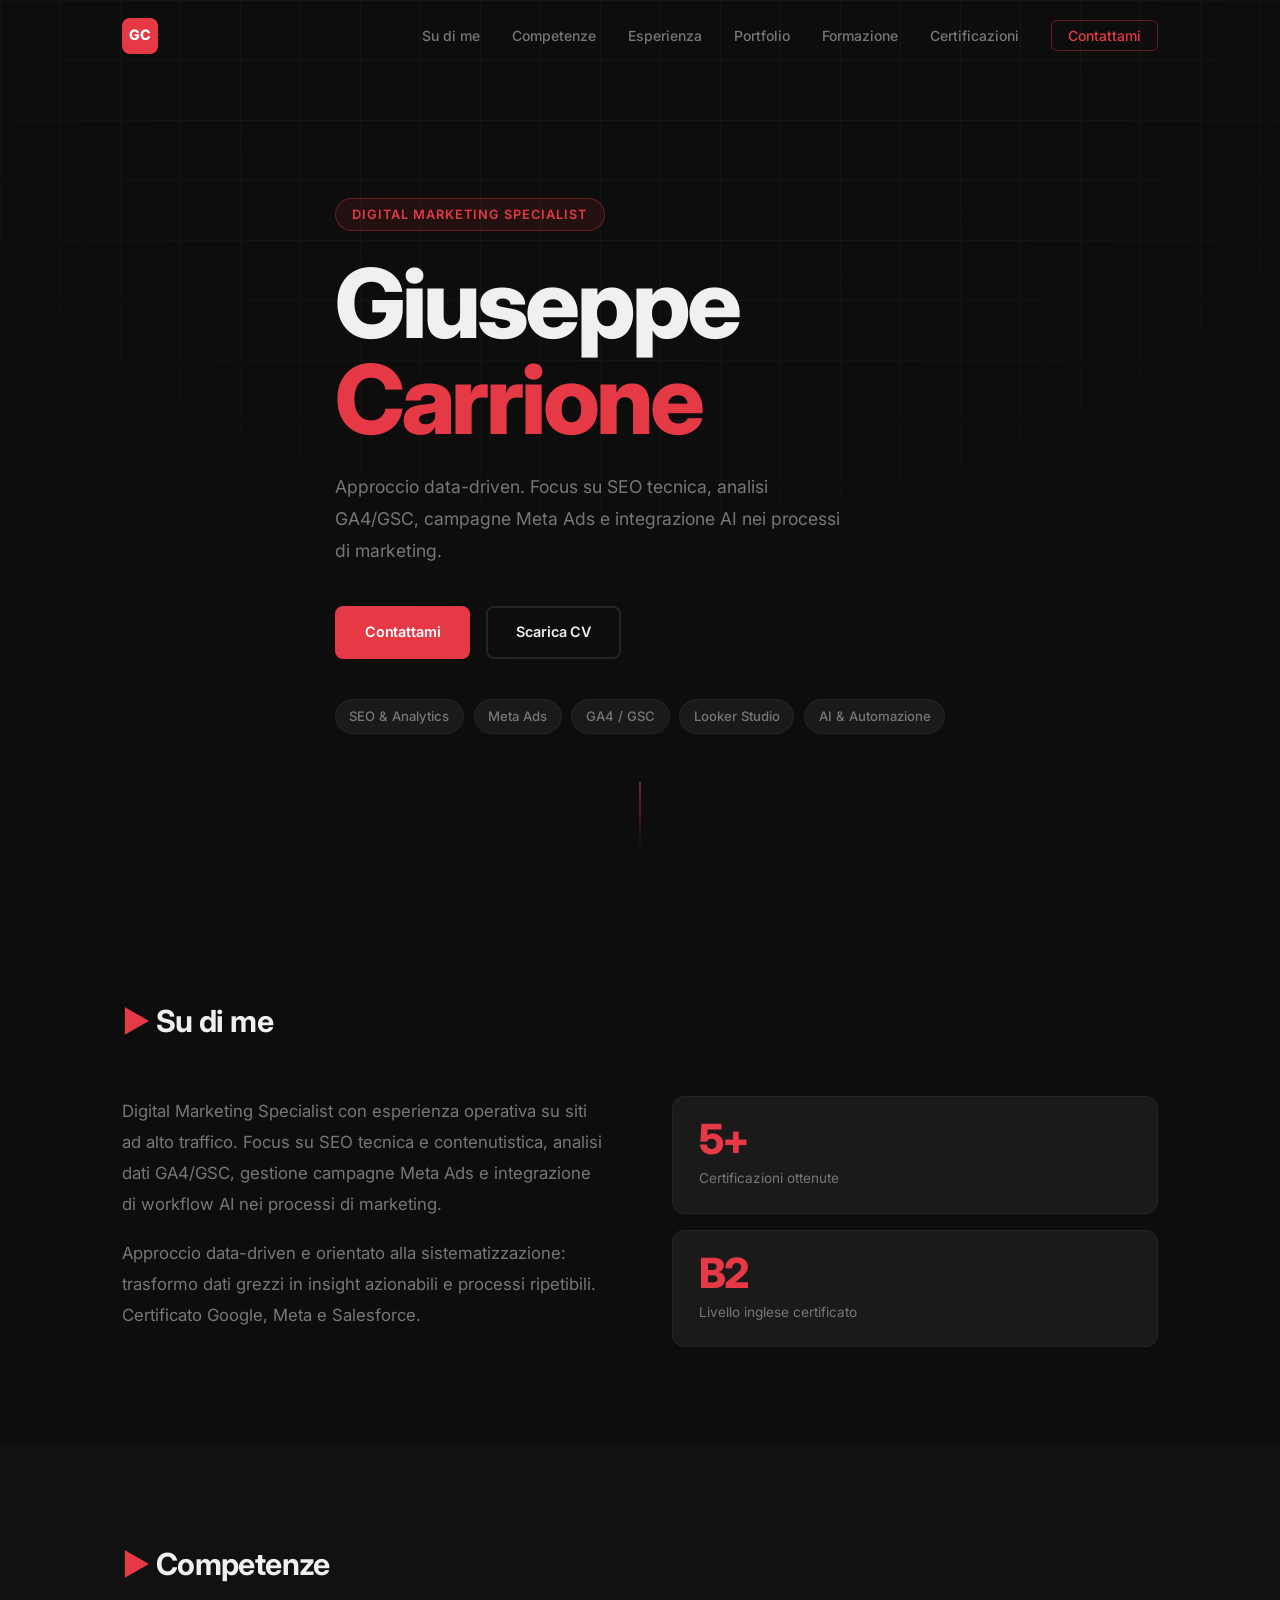
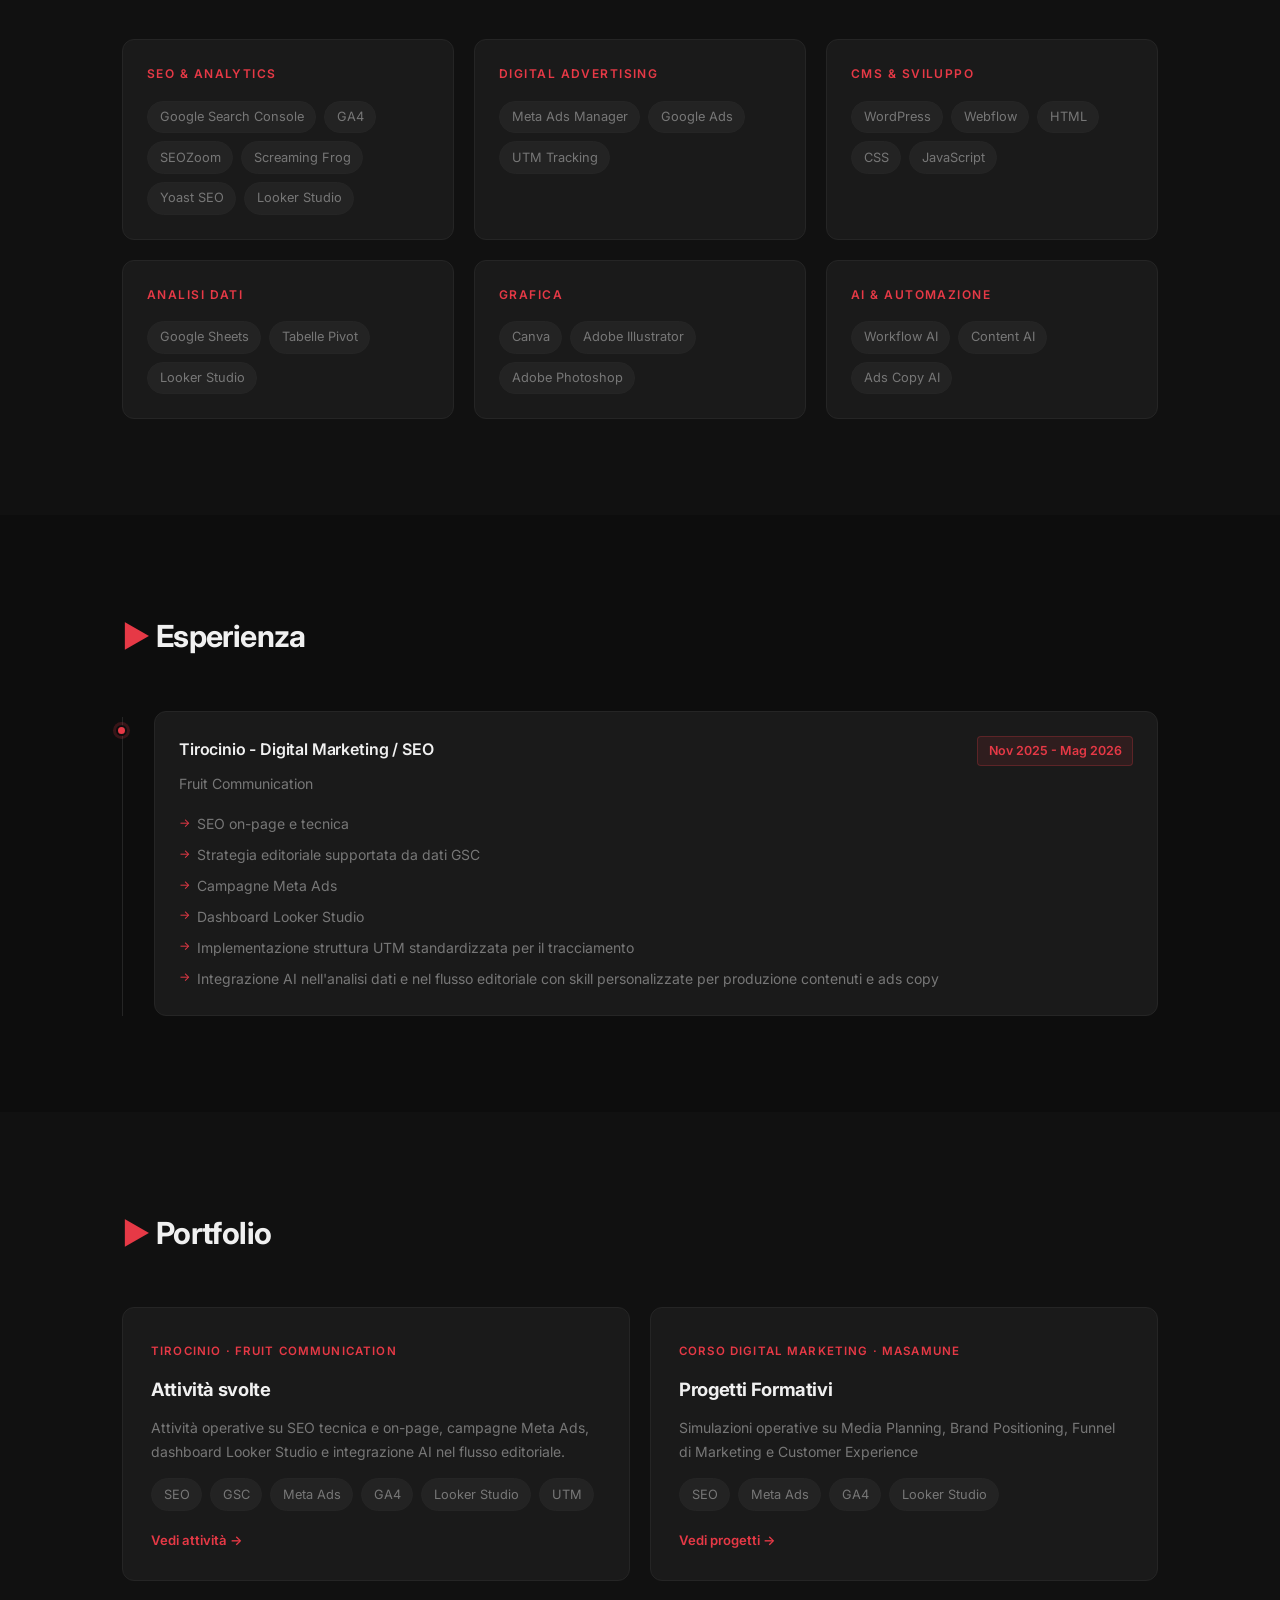
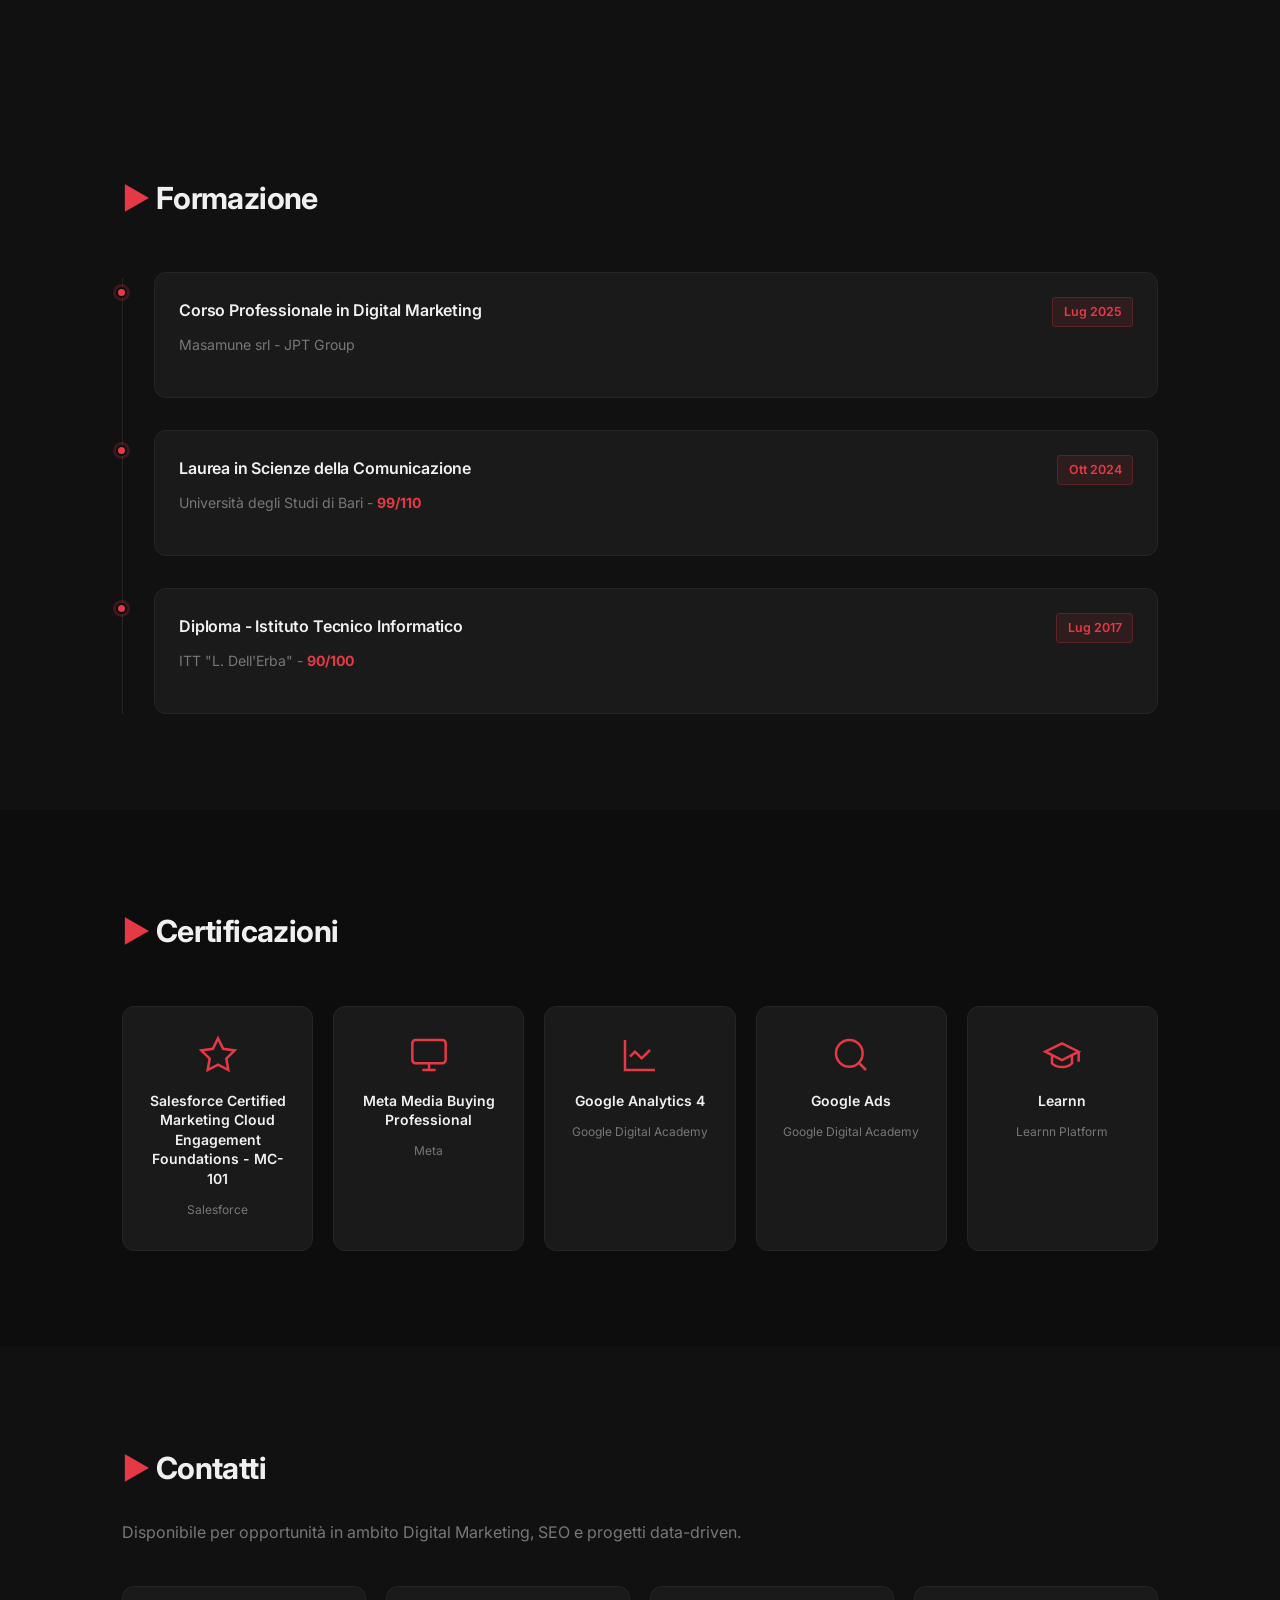
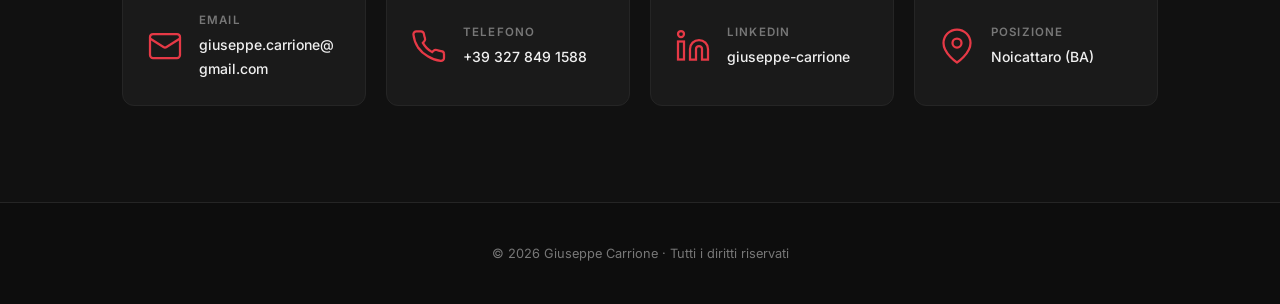
==== index.html @ 3dfbbbec "fix_portfolio" ====
<!DOCTYPE html>
<html lang="it">
<head>
  <meta charset="UTF-8" />
  <meta name="viewport" content="width=device-width, initial-scale=1.0" />
  <meta name="description" content="Giuseppe Carrione - Digital Marketing Specialist. SEO, Meta Ads, GA4, Looker Studio, AI & Automazione." />
  <title>Giuseppe Carrione - Digital Marketing Specialist</title>
  <link rel="preconnect" href="https://fonts.googleapis.com" />
  <link href="https://fonts.googleapis.com/css2?family=Inter:wght@300;400;500;600;700;800&display=swap" rel="stylesheet" />
  <link rel="stylesheet" href="style.css" />
</head>
<body>

  <!-- ===== NAVBAR ===== -->
  <nav id="navbar">
    <div class="nav-inner">
      <a href="#hero" class="nav-logo">GC</a>
      <ul class="nav-links">
        <li><a href="#about">Su di me</a></li>
        <li><a href="#skills">Competenze</a></li>
        <li><a href="#experience">Esperienza</a></li>
        <li><a href="#portfolio">Portfolio</a></li>
        <li><a href="#education">Formazione</a></li>
        <li><a href="#certifications">Certificazioni</a></li>
        <li><a href="#contact" class="nav-cta">Contattami</a></li>
      </ul>
      <button class="hamburger" id="hamburger" aria-label="Menu">
        <span></span><span></span><span></span>
      </button>
    </div>
  </nav>

  <!-- Mobile menu -->
  <div class="mobile-menu" id="mobile-menu">
    <ul>
      <li><a href="#about">Su di me</a></li>
      <li><a href="#skills">Competenze</a></li>
      <li><a href="#experience">Esperienza</a></li>
      <li><a href="#portfolio">Portfolio</a></li>
      <li><a href="#education">Formazione</a></li>
      <li><a href="#certifications">Certificazioni</a></li>
      <li><a href="#contact">Contattami</a></li>
    </ul>
  </div>

  <!-- ===== HERO ===== -->
  <section id="hero">
    <div class="hero-bg-grid"></div>
    <div class="container hero-content">
      <span class="badge">Digital Marketing Specialist</span>
      <h1>Giuseppe<br /><span class="accent">Carrione</span></h1>
      <p class="hero-desc">
        Approccio data-driven. Focus su SEO tecnica, analisi GA4/GSC,
        campagne Meta Ads e integrazione AI nei processi di marketing.
      </p>
      <div class="hero-cta">
        <a href="#contact" class="btn btn-primary">Contattami</a>
        <a href="assets/curriculum.pdf" class="btn btn-outline" download>Scarica CV</a>
      </div>
      <div class="hero-chips">
        <span>SEO &amp; Analytics</span>
        <span>Meta Ads</span>
        <span>GA4 / GSC</span>
        <span>Looker Studio</span>
        <span>AI &amp; Automazione</span>
      </div>
    </div>
    <div class="hero-scroll">
      <div class="scroll-line"></div>
    </div>
  </section>

  <!-- ===== SU DI ME ===== -->
  <section id="about">
    <div class="container">
      <h2 class="section-title"><span class="accent">▶</span> Su di me</h2>
      <div class="about-grid">
        <div class="about-text">
          <p>
            Digital Marketing Specialist con esperienza operativa su siti ad alto traffico.
            Focus su SEO tecnica e contenutistica, analisi dati GA4/GSC, gestione campagne
            Meta Ads e integrazione di workflow AI nei processi di marketing.
          </p>
          <p>
            Approccio data-driven e orientato alla sistematizzazione: trasformo dati grezzi
            in insight azionabili e processi ripetibili. Certificato Google, Meta e Salesforce.
          </p>
        </div>
        <div class="about-stats">
          <div class="stat-card">
            <span class="stat-num accent">5+</span>
            <span class="stat-label">Certificazioni ottenute</span>
          </div>
          <div class="stat-card">
            <span class="stat-num accent">B2</span>
            <span class="stat-label">Livello inglese certificato</span>
          </div>
        </div>
      </div>
    </div>
  </section>

  <!-- ===== COMPETENZE ===== -->
  <section id="skills" class="alt-bg">
    <div class="container">
      <h2 class="section-title"><span class="accent">▶</span> Competenze</h2>
      <div class="skills-grid">
        <div class="skill-card">
          <h3>SEO &amp; Analytics</h3>
          <div class="tags">
            <span>Google Search Console</span>
            <span>GA4</span>
            <span>SEOZoom</span>
            <span>Screaming Frog</span>
            <span>Yoast SEO</span>
            <span>Looker Studio</span>
          </div>
        </div>
        <div class="skill-card">
          <h3>Digital Advertising</h3>
          <div class="tags">
            <span>Meta Ads Manager</span>
            <span>Google Ads</span>
            <span>UTM Tracking</span>
          </div>
        </div>
        <div class="skill-card">
          <h3>CMS &amp; Sviluppo</h3>
          <div class="tags">
            <span>WordPress</span>
            <span>Webflow</span>
            <span>HTML</span>
            <span>CSS</span>
            <span>JavaScript</span>
          </div>
        </div>
        <div class="skill-card">
          <h3>Analisi Dati</h3>
          <div class="tags">
            <span>Google Sheets</span>
            <span>Tabelle Pivot</span>
            <span>Looker Studio</span>
          </div>
        </div>
        <div class="skill-card">
          <h3>Grafica</h3>
          <div class="tags">
            <span>Canva</span>
            <span>Adobe Illustrator</span>
            <span>Adobe Photoshop</span>
          </div>
        </div>
        <div class="skill-card">
          <h3>AI &amp; Automazione</h3>
          <div class="tags">
            <span>Workflow AI</span>
            <span>Content AI</span>
            <span>Ads Copy AI</span>
          </div>
        </div>
      </div>
    </div>
  </section>

  <!-- ===== ESPERIENZA ===== -->
  <section id="experience">
    <div class="container">
      <h2 class="section-title"><span class="accent">▶</span> Esperienza</h2>
      <div class="timeline">
        <div class="tl-item">
          <div class="tl-dot"></div>
          <div class="tl-card">
            <div class="tl-header">
              <h3>Tirocinio - Digital Marketing / SEO</h3>
              <span class="tl-date">Nov 2025 - Mag 2026</span>
            </div>
            <p class="tl-company">Fruit Communication</p>
            <ul class="tl-list">
              <li>SEO on-page e tecnica</li>
              <li>Strategia editoriale supportata da dati GSC</li>
              <li>Campagne Meta Ads</li>
              <li>Dashboard Looker Studio</li>
              <li>Implementazione struttura UTM standardizzata per il tracciamento</li>
              <li>Integrazione AI nell'analisi dati e nel flusso editoriale con skill personalizzate per produzione contenuti e ads copy</li>
            </ul>
          </div>
        </div>
      </div>
    </div>
  </section>

  <!-- ===== PORTFOLIO ===== -->
  <section id="portfolio" class="alt-bg">
    <div class="container">
      <h2 class="section-title"><span class="accent">▶</span> Portfolio</h2>
      <div class="portfolio-grid">
        <a href="https://drive.google.com/file/d/1rQOOy0aE56k6sA58jHDZK0XabL4m8MGr/view?usp=sharing" class="portfolio-card" target="_blank">
          <div class="portfolio-card-header">
            <span class="portfolio-label">Tirocinio · Fruit Communication</span>
          </div>
          <h3>Attività svolte</h3>
          <p class="portfolio-desc">Attività operative su SEO tecnica e on-page, campagne Meta Ads, dashboard Looker Studio e integrazione AI nel flusso editoriale.</p>
          <div class="tags">
            <span>SEO</span>
            <span>GSC</span>
            <span>Meta Ads</span>
            <span>GA4</span>
            <span>Looker Studio</span>
            <span>UTM</span>
          </div>
          <span class="portfolio-cta">Vedi attività →</span>
        </a>
        <a href="https://drive.google.com/file/d/1cnvymXogcfXIRT7oBr3OUvZA2uzEG1h4/view?usp=sharing" class="portfolio-card" target="_blank">
          <div class="portfolio-card-header">
            <span class="portfolio-label">Corso Digital Marketing · Masamune</span>
          </div>
          <h3>Progetti Formativi</h3>
          <p class="portfolio-desc">Simulazioni operative su Media Planning, Brand Positioning, Funnel di Marketing e Customer Experience</p>
          <div class="tags">
            <span>SEO</span>
            <span>Meta Ads</span>
            <span>GA4</span>
            <span>Looker Studio</span>
          </div>
          <span class="portfolio-cta">Vedi progetti →</span>
        </a>
      </div>
    </div>
  </section>

  <!-- ===== FORMAZIONE ===== -->
  <section id="education" class="alt-bg">
    <div class="container">
      <h2 class="section-title"><span class="accent">▶</span> Formazione</h2>
      <div class="timeline">
        <div class="tl-item">
          <div class="tl-dot"></div>
          <div class="tl-card">
            <div class="tl-header">
              <h3>Corso Professionale in Digital Marketing</h3>
              <span class="tl-date">Lug 2025</span>
            </div>
            <p class="tl-company">Masamune srl - JPT Group</p>
          </div>
        </div>
        <div class="tl-item">
          <div class="tl-dot"></div>
          <div class="tl-card">
            <div class="tl-header">
              <h3>Laurea in Scienze della Comunicazione</h3>
              <span class="tl-date">Ott 2024</span>
            </div>
            <p class="tl-company">Università degli Studi di Bari - <strong class="accent">99/110</strong></p>
          </div>
        </div>
        <div class="tl-item">
          <div class="tl-dot"></div>
          <div class="tl-card">
            <div class="tl-header">
              <h3>Diploma - Istituto Tecnico Informatico</h3>
              <span class="tl-date">Lug 2017</span>
            </div>
            <p class="tl-company">ITT "L. Dell'Erba" - <strong class="accent">90/100</strong></p>
          </div>
        </div>
      </div>
    </div>
  </section>

  <!-- ===== CERTIFICAZIONI ===== -->
  <section id="certifications">
    <div class="container">
      <h2 class="section-title"><span class="accent">▶</span> Certificazioni</h2>
      <div class="cert-grid">
        <a href="https://www.salesforce.com/trailblazer/gcarrione" target="_blank" rel="noopener" class="cert-card">
          <div class="cert-icon">
            <svg viewBox="0 0 24 24" fill="none" stroke="currentColor" stroke-width="1.5"><path d="M12 2l3.09 6.26L22 9.27l-5 4.87 1.18 6.88L12 17.77l-6.18 3.25L7 14.14 2 9.27l6.91-1.01L12 2z"/></svg>
          </div>
          <h4>Salesforce Certified Marketing Cloud Engagement Foundations - MC-101</h4>
          <span>Salesforce</span>
        </a>
        <div class="cert-card">
          <div class="cert-icon">
            <svg viewBox="0 0 24 24" fill="none" stroke="currentColor" stroke-width="1.5"><rect x="2" y="3" width="20" height="14" rx="2"/><path d="M8 21h8M12 17v4"/></svg>
          </div>
          <h4>Meta Media Buying Professional</h4>
          <span>Meta</span>
        </div>
        <div class="cert-card">
          <div class="cert-icon">
            <svg viewBox="0 0 24 24" fill="none" stroke="currentColor" stroke-width="1.5"><path d="M3 3v18h18"/><path d="M18 9l-5 5-4-4-3 3"/></svg>
          </div>
          <h4>Google Analytics 4</h4>
          <span>Google Digital Academy</span>
        </div>
        <div class="cert-card">
          <div class="cert-icon">
            <svg viewBox="0 0 24 24" fill="none" stroke="currentColor" stroke-width="1.5"><circle cx="11" cy="11" r="8"/><path d="m21 21-4.35-4.35"/></svg>
          </div>
          <h4>Google Ads</h4>
          <span>Google Digital Academy</span>
        </div>
          <a href="https://learnn.com/profile/giuseppe.carrione/" target="_blank" rel="noopener" class="cert-card">
          <div class="cert-icon">
            <svg viewBox="0 0 24 24" fill="none" stroke="currentColor" stroke-width="1.5"><path d="M22 10v6M2 10l10-5 10 5-10 5z"/><path d="M6 12v5c3 3 9 3 12 0v-5"/></svg>
          </div>
          <h4>Learnn</h4>
          <span>Learnn Platform</span>
        </a>
      </div>
    </div>
  </section>

  <!-- ===== CONTATTI ===== -->
  <section id="contact" class="alt-bg">
    <div class="container">
      <h2 class="section-title"><span class="accent">▶</span> Contatti</h2>
      <p class="contact-intro">Disponibile per opportunità in ambito Digital Marketing, SEO e progetti data-driven.</p>
      <div class="contact-grid">
        <a href="mailto:giuseppe.carrione@gmail.com" class="contact-card">
          <div class="contact-icon">
            <svg viewBox="0 0 24 24" fill="none" stroke="currentColor" stroke-width="1.5"><rect x="2" y="4" width="20" height="16" rx="2"/><path d="m22 7-8.97 5.7a1.94 1.94 0 0 1-2.06 0L2 7"/></svg>
          </div>
          <div>
            <span class="contact-label">Email</span>
            <span class="contact-value">giuseppe.carrione@gmail.com</span>
          </div>
        </a>
        <a href="tel:+393278491588" class="contact-card">
          <div class="contact-icon">
            <svg viewBox="0 0 24 24" fill="none" stroke="currentColor" stroke-width="1.5"><path d="M22 16.92v3a2 2 0 0 1-2.18 2 19.79 19.79 0 0 1-8.63-3.07A19.5 19.5 0 0 1 4.69 13a19.79 19.79 0 0 1-3.07-8.67A2 2 0 0 1 3.6 2.18h3a2 2 0 0 1 2 1.72c.127.96.361 1.903.7 2.81a2 2 0 0 1-.45 2.11L7.91 9.91a16 16 0 0 0 6.18 6.18l.95-.95a2 2 0 0 1 2.11-.45c.907.339 1.85.573 2.81.7A2 2 0 0 1 22 17z"/></svg>
          </div>
          <div>
            <span class="contact-label">Telefono</span>
            <span class="contact-value">+39 327 849 1588</span>
          </div>
        </a>
        <a href="https://www.linkedin.com/in/giuseppe-carrione-679b39155/" target="_blank" rel="noopener" class="contact-card">
          <div class="contact-icon">
            <svg viewBox="0 0 24 24" fill="none" stroke="currentColor" stroke-width="1.5"><path d="M16 8a6 6 0 0 1 6 6v7h-4v-7a2 2 0 0 0-2-2 2 2 0 0 0-2 2v7h-4v-7a6 6 0 0 1 6-6z"/><rect x="2" y="9" width="4" height="12"/><circle cx="4" cy="4" r="2"/></svg>
          </div>
          <div>
            <span class="contact-label">LinkedIn</span>
            <span class="contact-value">giuseppe-carrione</span>
          </div>
        </a>
        <div class="contact-card no-link">
          <div class="contact-icon">
            <svg viewBox="0 0 24 24" fill="none" stroke="currentColor" stroke-width="1.5"><path d="M21 10c0 7-9 13-9 13s-9-6-9-13a9 9 0 0 1 18 0z"/><circle cx="12" cy="10" r="3"/></svg>
          </div>
          <div>
            <span class="contact-label">Posizione</span>
            <span class="contact-value">Noicattaro (BA)</span>
          </div>
        </div>
      </div>
    </div>
  </section>

  <!-- ===== FOOTER ===== -->
  <footer>
    <p>© 2026 Giuseppe Carrione · Tutti i diritti riservati</p>
  </footer>

  <script src="script.js"></script>
</body>
</html>
---- style.css ----
/* ========================================
   VARIABLES & RESET
   ======================================== */
*, *::before, *::after {
  margin: 0;
  padding: 0;
  box-sizing: border-box;
}

:root {
  --bg:       #0d0d0d;
  --bg-alt:   #111111;
  --bg-card:  #1a1a1a;
  --accent:   #e63946;
  --accent-h: #ff5561;
  --text:     #f0f0f0;
  --muted:    #777;
  --border:   #252525;
  --radius:   12px;
  --tr:       0.25s ease;
  --max-w:    1100px;
}

html { scroll-behavior: smooth; }

body {
  font-family: 'Inter', sans-serif;
  background: var(--bg);
  color: var(--text);
  line-height: 1.7;
  overflow-x: hidden;
}

.alt-bg { background: var(--bg-alt); }

.container {
  max-width: var(--max-w);
  margin: 0 auto;
  padding: 0 2rem;
}

section { padding: 6rem 0; }

.section-title {
  font-size: clamp(1.4rem, 3vw, 1.9rem);
  font-weight: 700;
  letter-spacing: -0.02em;
  margin-bottom: 3rem;
}

.accent { color: var(--accent); }

/* ========================================
   NAVBAR
   ======================================== */
#navbar {
  position: fixed;
  top: 0; left: 0; right: 0;
  z-index: 200;
  padding: 1.1rem 0;
  transition: background var(--tr), box-shadow var(--tr);
}

#navbar.scrolled {
  background: rgba(13, 13, 13, 0.92);
  backdrop-filter: blur(12px);
  -webkit-backdrop-filter: blur(12px);
  box-shadow: 0 1px 0 var(--border);
}

.nav-inner {
  max-width: var(--max-w);
  margin: 0 auto;
  padding: 0 2rem;
  display: flex;
  align-items: center;
  justify-content: space-between;
}

.nav-logo {
  width: 36px; height: 36px;
  background: var(--accent);
  color: #fff;
  font-weight: 800;
  font-size: 0.9rem;
  letter-spacing: -0.03em;
  border-radius: 8px;
  display: flex; align-items: center; justify-content: center;
  text-decoration: none;
  flex-shrink: 0;
}

.nav-links {
  display: flex;
  gap: 2rem;
  list-style: none;
  align-items: center;
}

.nav-links a {
  color: var(--muted);
  text-decoration: none;
  font-size: 0.875rem;
  font-weight: 500;
  transition: color var(--tr);
}

.nav-links a:hover { color: var(--text); }

.nav-links .nav-cta {
  color: var(--accent);
  border: 1px solid rgba(230, 57, 70, 0.4);
  padding: 0.35rem 1rem;
  border-radius: 6px;
  transition: background var(--tr), color var(--tr);
}
.nav-links .nav-cta:hover {
  background: var(--accent);
  color: #fff;
}

/* Hamburger */
.hamburger {
  display: none;
  flex-direction: column;
  gap: 5px;
  background: none;
  border: none;
  cursor: pointer;
  padding: 4px;
}
.hamburger span {
  display: block;
  width: 22px; height: 2px;
  background: var(--text);
  border-radius: 2px;
  transition: transform var(--tr), opacity var(--tr);
}
.hamburger.open span:nth-child(1) { transform: translateY(7px) rotate(45deg); }
.hamburger.open span:nth-child(2) { opacity: 0; }
.hamburger.open span:nth-child(3) { transform: translateY(-7px) rotate(-45deg); }

/* Mobile menu */
.mobile-menu {
  position: fixed;
  inset: 0;
  background: var(--bg);
  z-index: 199;
  display: flex;
  align-items: center;
  justify-content: center;
  transform: translateX(100%);
  transition: transform 0.4s cubic-bezier(0.77, 0, 0.18, 1);
}
.mobile-menu.open { transform: translateX(0); }
.mobile-menu ul { list-style: none; text-align: center; }
.mobile-menu li { margin: 1.4rem 0; }
.mobile-menu a {
  color: var(--text);
  text-decoration: none;
  font-size: 2rem;
  font-weight: 700;
  letter-spacing: -0.03em;
  transition: color var(--tr);
}
.mobile-menu a:hover { color: var(--accent); }

/* ========================================
   HERO
   ======================================== */
#hero {
  position: relative;
  min-height: 100vh;
  display: flex;
  align-items: center;
  padding: 8rem 0 6rem;
  overflow: hidden;
}

.hero-bg-grid {
  position: absolute;
  inset: 0;
  background-image:
    linear-gradient(var(--border) 1px, transparent 1px),
    linear-gradient(90deg, var(--border) 1px, transparent 1px);
  background-size: 60px 60px;
  opacity: 0.35;
  mask-image: radial-gradient(ellipse 80% 80% at 50% 0%, black 40%, transparent 100%);
}

.hero-content {
  position: relative;
  z-index: 1;
}

.badge {
  display: inline-block;
  background: rgba(230, 57, 70, 0.1);
  border: 1px solid rgba(230, 57, 70, 0.35);
  color: var(--accent);
  padding: 0.3rem 1rem;
  border-radius: 100px;
  font-size: 0.8rem;
  font-weight: 600;
  letter-spacing: 0.08em;
  text-transform: uppercase;
  margin-bottom: 1.5rem;
}

#hero h1 {
  font-size: clamp(3.2rem, 9vw, 6rem);
  font-weight: 800;
  line-height: 1.0;
  letter-spacing: -0.04em;
  margin-bottom: 1.5rem;
}

.hero-desc {
  font-size: 1.1rem;
  color: var(--muted);
  line-height: 1.8;
  margin-bottom: 2.5rem;
  max-width: 520px;
}

.hero-cta {
  display: flex;
  gap: 1rem;
  flex-wrap: wrap;
  margin-bottom: 2.5rem;
}

.btn {
  display: inline-flex;
  align-items: center;
  gap: 0.5rem;
  padding: 0.75rem 1.75rem;
  border-radius: 8px;
  font-size: 0.9rem;
  font-weight: 600;
  text-decoration: none;
  border: 2px solid transparent;
  transition: all var(--tr);
  letter-spacing: -0.01em;
  cursor: pointer;
}

.btn-primary {
  background: var(--accent);
  color: #fff;
  border-color: var(--accent);
}
.btn-primary:hover {
  background: var(--accent-h);
  border-color: var(--accent-h);
  transform: translateY(-2px);
  box-shadow: 0 8px 24px rgba(230, 57, 70, 0.35);
}

.btn-outline {
  background: transparent;
  color: var(--text);
  border-color: var(--border);
}
.btn-outline:hover {
  border-color: var(--text);
  transform: translateY(-2px);
}

.hero-chips {
  display: flex;
  gap: 0.6rem;
  flex-wrap: wrap;
}
.hero-chips span {
  background: var(--bg-card);
  border: 1px solid var(--border);
  color: var(--muted);
  padding: 0.35rem 0.85rem;
  border-radius: 100px;
  font-size: 0.82rem;
  font-weight: 500;
}

.hero-scroll {
  position: absolute;
  bottom: 3rem;
  left: 50%;
  transform: translateX(-50%);
  display: flex;
  flex-direction: column;
  align-items: center;
}
.scroll-line {
  width: 1px;
  height: 70px;
  background: linear-gradient(to bottom, var(--accent), transparent);
  animation: pulse-line 2s ease-in-out infinite;
}
@keyframes pulse-line {
  0%, 100% { opacity: 1; }
  50% { opacity: 0.3; }
}

/* ========================================
   SU DI ME
   ======================================== */
.about-grid {
  display: grid;
  grid-template-columns: 1fr 1fr;
  gap: 4rem;
  align-items: start;
}

.about-text p {
  color: var(--muted);
  font-size: 1.05rem;
  line-height: 1.85;
  margin-bottom: 1.1rem;
}
.about-text p:last-child { margin-bottom: 0; }

.about-stats {
  display: flex;
  flex-direction: column;
  gap: 1rem;
}

.stat-card {
  background: var(--bg-card);
  border: 1px solid var(--border);
  border-radius: var(--radius);
  padding: 1.4rem 1.6rem;
  display: flex;
  flex-direction: column;
  gap: 0.4rem;
  transition: border-color var(--tr);
}
.stat-card:hover { border-color: rgba(230, 57, 70, 0.5); }

.stat-num {
  font-size: 2.6rem;
  font-weight: 800;
  letter-spacing: -0.05em;
  line-height: 1;
}
.stat-unit { font-size: 1.3rem; }
.stat-label { color: var(--muted); font-size: 0.85rem; }

/* ========================================
   COMPETENZE
   ======================================== */
.skills-grid {
  display: grid;
  grid-template-columns: repeat(auto-fit, minmax(290px, 1fr));
  gap: 1.25rem;
}

.skill-card {
  background: var(--bg-card);
  border: 1px solid var(--border);
  border-radius: var(--radius);
  padding: 1.5rem;
  transition: border-color var(--tr), transform var(--tr);
}
.skill-card:hover {
  border-color: rgba(230, 57, 70, 0.5);
  transform: translateY(-3px);
}

.skill-card h3 {
  font-size: 0.75rem;
  text-transform: uppercase;
  letter-spacing: 0.12em;
  color: var(--accent);
  font-weight: 600;
  margin-bottom: 1rem;
}

.tags {
  display: flex;
  flex-wrap: wrap;
  gap: 0.5rem;
}
.tags span {
  background: rgba(255, 255, 255, 0.04);
  border: 1px solid var(--border);
  color: var(--muted);
  padding: 0.28rem 0.72rem;
  border-radius: 100px;
  font-size: 0.8rem;
  transition: all var(--tr);
}
.tags span:hover {
  border-color: var(--accent);
  color: var(--text);
}

/* ========================================
   TIMELINE (ESPERIENZA & FORMAZIONE)
   ======================================== */
.timeline {
  position: relative;
  padding-left: 2rem;
}
.timeline::before {
  content: '';
  position: absolute;
  left: 0; top: 6px; bottom: 0;
  width: 1px;
  background: var(--border);
}

.tl-item {
  position: relative;
  margin-bottom: 2rem;
}
.tl-item:last-child { margin-bottom: 0; }

.tl-dot {
  position: absolute;
  left: -2.4rem;
  top: 0.9rem;
  width: 11px; height: 11px;
  border-radius: 50%;
  background: var(--accent);
  border: 2px solid var(--bg);
  box-shadow: 0 0 0 3px rgba(230, 57, 70, 0.2);
}

.tl-card {
  background: var(--bg-card);
  border: 1px solid var(--border);
  border-radius: var(--radius);
  padding: 1.5rem;
  transition: border-color var(--tr);
}
.tl-card:hover { border-color: rgba(230, 57, 70, 0.4); }

.tl-header {
  display: flex;
  justify-content: space-between;
  align-items: flex-start;
  gap: 1rem;
  margin-bottom: 0.4rem;
  flex-wrap: wrap;
}
.tl-header h3 {
  font-size: 1rem;
  font-weight: 600;
  letter-spacing: -0.01em;
}

.tl-date {
  font-size: 0.78rem;
  font-weight: 600;
  color: var(--accent);
  background: rgba(230, 57, 70, 0.1);
  border: 1px solid rgba(230, 57, 70, 0.25);
  padding: 0.2rem 0.65rem;
  border-radius: 4px;
  white-space: nowrap;
}

.tl-company {
  color: var(--muted);
  font-size: 0.88rem;
  margin-bottom: 1rem;
}

.tl-list {
  list-style: none;
  display: flex;
  flex-direction: column;
  gap: 0.45rem;
}
.tl-list li {
  color: var(--muted);
  font-size: 0.875rem;
  padding-left: 1.1rem;
  position: relative;
}
.tl-list li::before {
  content: '→';
  position: absolute;
  left: 0;
  color: var(--accent);
  font-size: 0.75rem;
  top: 0.05em;
}

/* ========================================
   PORTFOLIO
   ======================================== */
.portfolio-grid {
  display: grid;
  grid-template-columns: repeat(auto-fit, minmax(300px, 1fr));
  gap: 1.25rem;
}

.portfolio-card {
  display: flex;
  flex-direction: column;
  gap: 0.9rem;
  background: var(--bg-card);
  border: 1px solid var(--border);
  border-radius: var(--radius);
  padding: 1.75rem;
  text-decoration: none;
  color: var(--text);
  transition: all var(--tr);
}
.portfolio-card:hover {
  border-color: rgba(230, 57, 70, 0.5);
  transform: translateY(-5px);
  box-shadow: 0 12px 32px rgba(0, 0, 0, 0.4);
}

.portfolio-label {
  font-size: 0.72rem;
  text-transform: uppercase;
  letter-spacing: 0.1em;
  color: var(--accent);
  font-weight: 600;
}

.portfolio-card h3 {
  font-size: 1.15rem;
  font-weight: 700;
  letter-spacing: -0.02em;
  line-height: 1.3;
}

.portfolio-desc {
  color: var(--muted);
  font-size: 0.875rem;
  line-height: 1.7;
  flex: 1;
}

.portfolio-cta {
  font-size: 0.82rem;
  font-weight: 600;
  color: var(--accent);
  margin-top: 0.25rem;
  transition: letter-spacing var(--tr);
}
.portfolio-card:hover .portfolio-cta {
  letter-spacing: 0.02em;
}

/* ========================================
   CERTIFICAZIONI
   ======================================== */
.cert-grid {
  display: grid;
  grid-template-columns: repeat(auto-fit, minmax(190px, 1fr));
  gap: 1.25rem;
}

.cert-card {
  display: block;
  background: var(--bg-card);
  border: 1px solid var(--border);
  border-radius: var(--radius);
  padding: 1.75rem 1.5rem;
  text-align: center;
  text-decoration: none;
  color: var(--text);
  transition: all var(--tr);
}
.cert-card:hover {
  border-color: var(--accent);
  transform: translateY(-5px);
  box-shadow: 0 12px 32px rgba(0, 0, 0, 0.4);
}

.cert-icon {
  width: 40px; height: 40px;
  color: var(--accent);
  margin: 0 auto 1rem;
}
.cert-icon svg { width: 100%; height: 100%; }

.cert-card h4 {
  font-size: 0.875rem;
  font-weight: 600;
  margin-bottom: 0.4rem;
  line-height: 1.4;
}
.cert-card span {
  font-size: 0.75rem;
  color: var(--muted);
}

/* ========================================
   CONTATTI
   ======================================== */
.contact-intro {
  color: var(--muted);
  font-size: 1rem;
  margin-bottom: 2.5rem;
  margin-top: -1.5rem;
}

.contact-grid {
  display: grid;
  grid-template-columns: repeat(auto-fit, minmax(240px, 1fr));
  gap: 1.25rem;
}

.contact-card {
  background: var(--bg-card);
  border: 1px solid var(--border);
  border-radius: var(--radius);
  padding: 1.5rem;
  display: flex;
  align-items: center;
  gap: 1rem;
  text-decoration: none;
  color: var(--text);
  transition: all var(--tr);
}
.contact-card:not(.no-link):hover {
  border-color: var(--accent);
  transform: translateY(-3px);
  box-shadow: 0 8px 24px rgba(0, 0, 0, 0.3);
}

.contact-icon {
  width: 36px; height: 36px;
  color: var(--accent);
  flex-shrink: 0;
}
.contact-icon svg { width: 100%; height: 100%; }

.contact-card > div {
  display: flex;
  flex-direction: column;
  gap: 0.15rem;
  min-width: 0;
}
.contact-label {
  font-size: 0.72rem;
  text-transform: uppercase;
  letter-spacing: 0.1em;
  color: var(--muted);
  font-weight: 600;
}
.contact-value {
  font-size: 0.875rem;
  font-weight: 500;
  overflow-wrap: break-word;
  word-break: break-all;
}

/* ========================================
   FOOTER
   ======================================== */
footer {
  text-align: center;
  padding: 2.5rem;
  color: var(--muted);
  font-size: 0.8rem;
  border-top: 1px solid var(--border);
}

/* ========================================
   SCROLL ANIMATIONS
   ======================================== */
.reveal {
  opacity: 0;
  transform: translateY(24px);
  transition: opacity 0.6s ease, transform 0.6s ease;
}
.reveal.visible {
  opacity: 1;
  transform: translateY(0);
}

/* ========================================
   RESPONSIVE
   ======================================== */
@media (max-width: 768px) {
  .nav-links { display: none; }
  .hamburger { display: flex; }

  section { padding: 4rem 0; }

  #hero {
    padding: 7rem 0 5rem;
    min-height: auto;
  }
  .hero-desc br { display: none; }
  .hero-scroll { display: none; }

  .about-grid {
    grid-template-columns: 1fr;
    gap: 2.5rem;
  }

  .tl-header { flex-direction: column; align-items: flex-start; }
}

@media (max-width: 480px) {
  .container { padding: 0 1.25rem; }
  #hero h1 { font-size: 2.8rem; }
  .cert-grid { grid-template-columns: 1fr 1fr; }
}
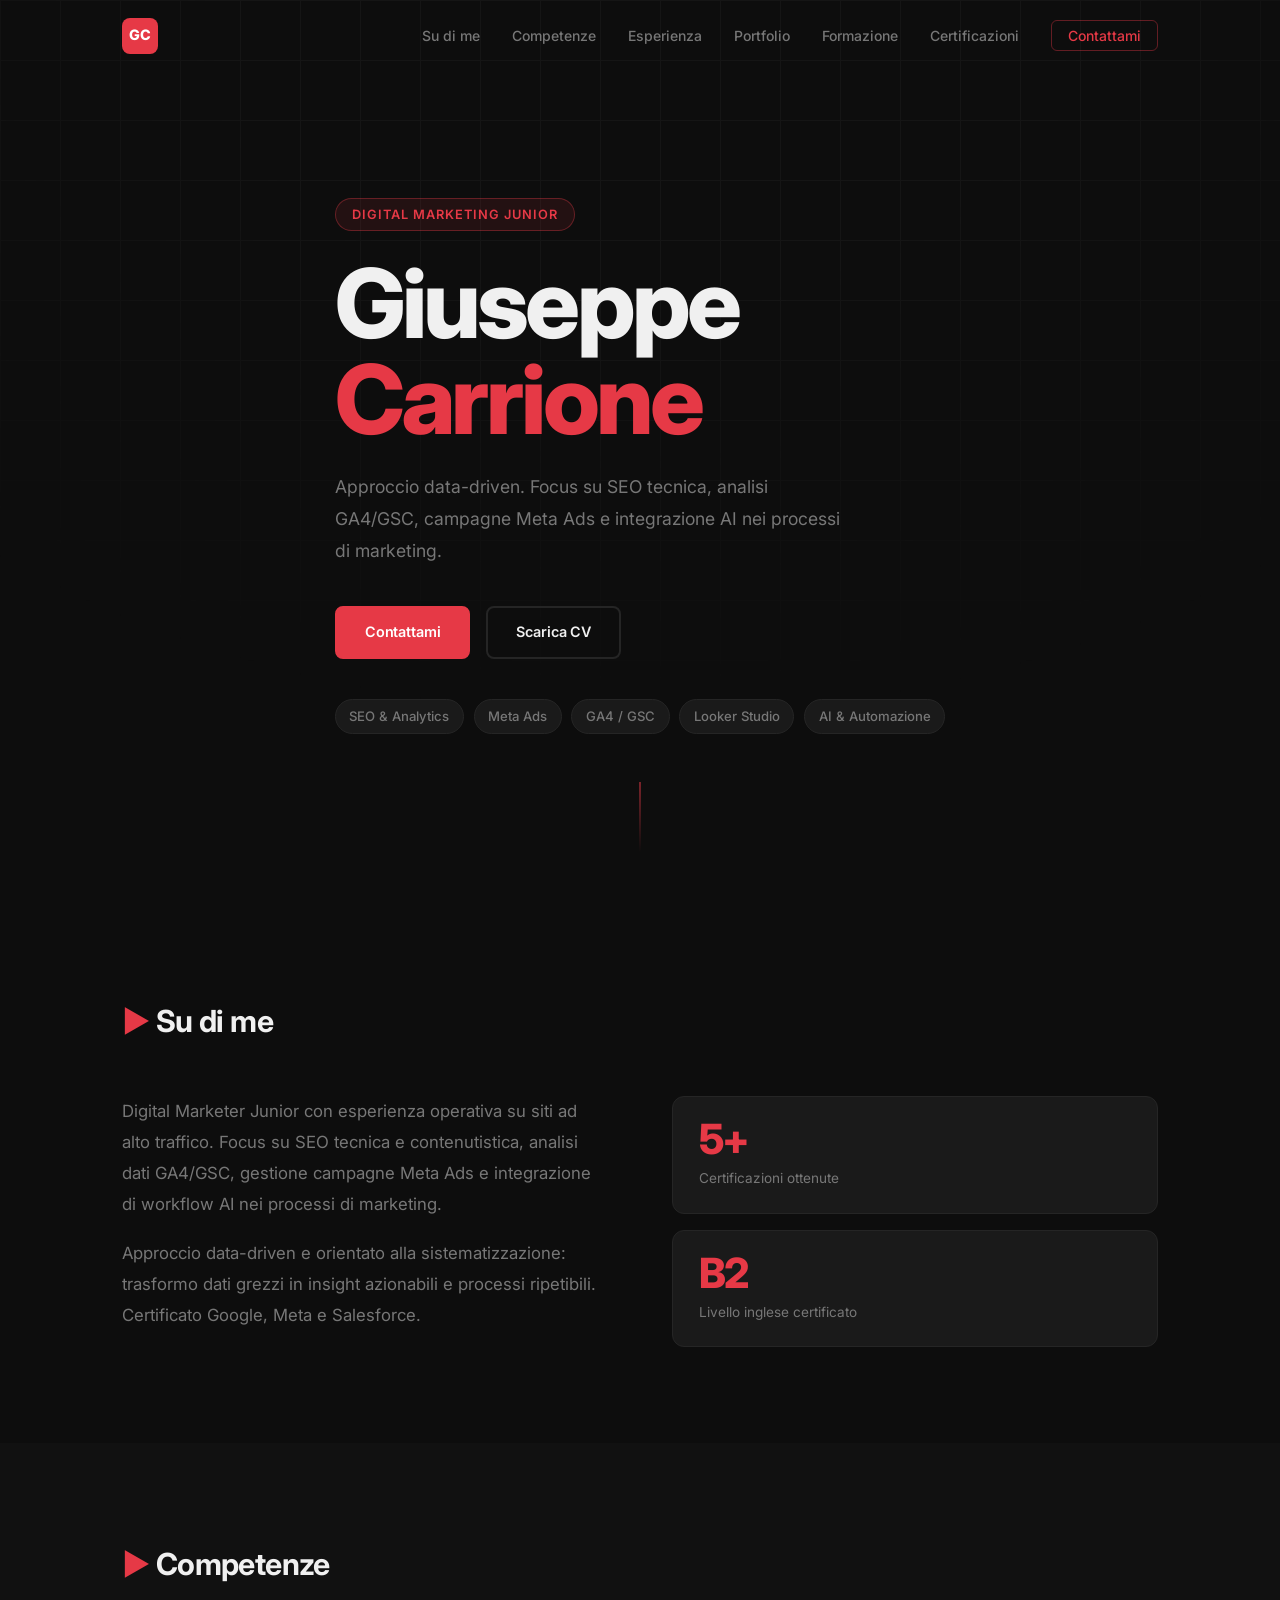
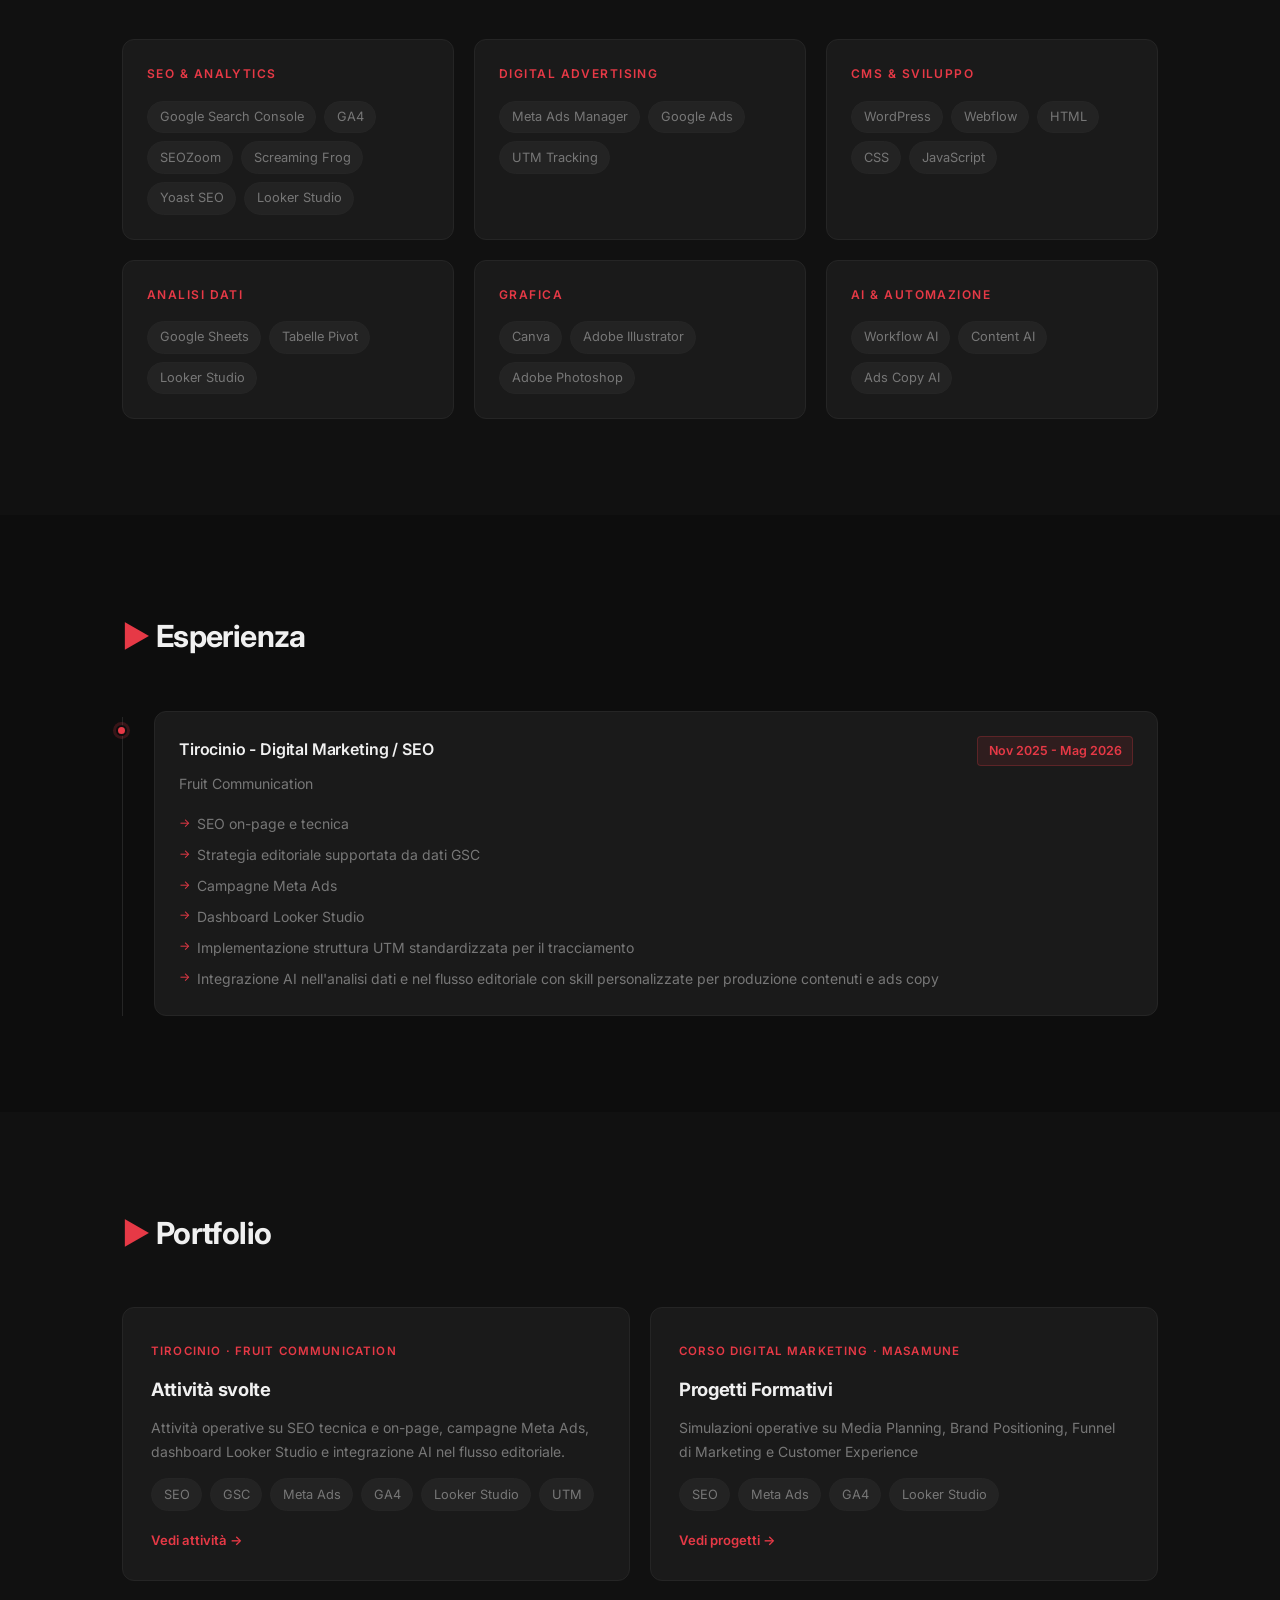
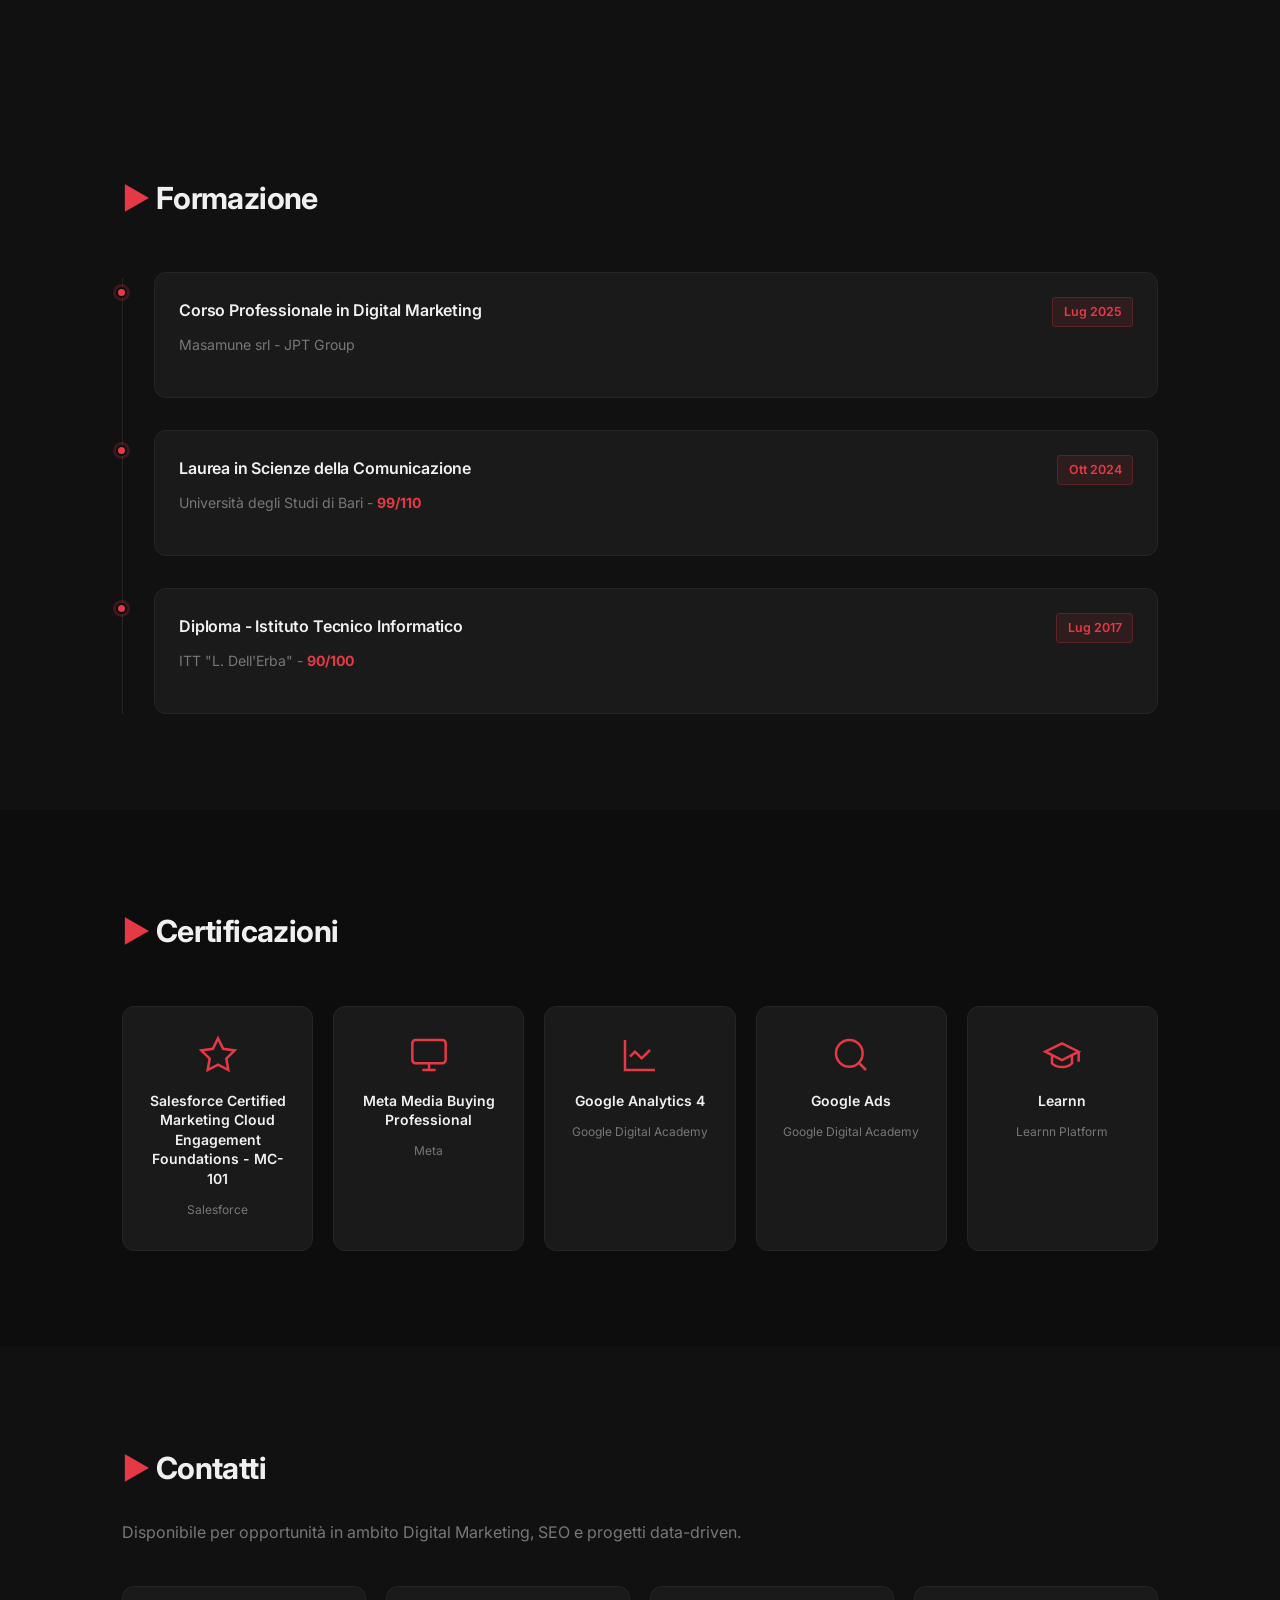
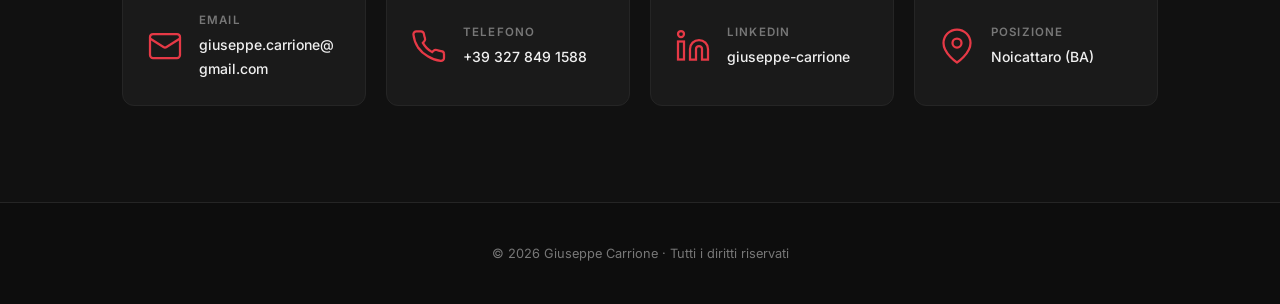
==== commit c5da23f0: "fix Junior" ====
--- a/index.html
+++ b/index.html
@@ -4,13 +4,32 @@
   <meta charset="UTF-8" />
   <meta name="viewport" content="width=device-width, initial-scale=1.0" />
   <meta name="description" content="Giuseppe Carrione - Digital Marketing Specialist. SEO, Meta Ads, GA4, Looker Studio, AI & Automazione." />
-  <title>Giuseppe Carrione - Digital Marketing Specialist</title>
+  <title>Giuseppe Carrione - Digital Marketing Junior</title>
   <link rel="preconnect" href="https://fonts.googleapis.com" />
   <link href="https://fonts.googleapis.com/css2?family=Inter:wght@300;400;500;600;700;800&display=swap" rel="stylesheet" />
   <link rel="stylesheet" href="style.css" />
+  <!-- Google tag (gtag.js) -->
+  <script async src="https://www.googletagmanager.com/gtag/js?id=G-4LRWP8J1N5"></script>
+  <script>
+    window.dataLayer = window.dataLayer || [];
+    function gtag(){dataLayer.push(arguments);}
+    gtag('js', new Date());
+
+    gtag('config', 'G-4LRWP8J1N5');
+  </script>
+  <!-- Google Tag Manager -->
+  <script>(function(w,d,s,l,i){w[l]=w[l]||[];w[l].push({'gtm.start':
+  new Date().getTime(),event:'gtm.js'});var f=d.getElementsByTagName(s)[0],
+  j=d.createElement(s),dl=l!='dataLayer'?'&l='+l:'';j.async=true;j.src=
+  'https://www.googletagmanager.com/gtm.js?id='+i+dl;f.parentNode.insertBefore(j,f);
+  })(window,document,'script','dataLayer','GTM-WVZT8P7N');</script>
+  <!-- End Google Tag Manager -->
 </head>
 <body>
-
+  <!-- Google Tag Manager (noscript) -->
+  <noscript><iframe src="https://www.googletagmanager.com/ns.html?id=GTM-WVZT8P7N"
+  height="0" width="0" style="display:none;visibility:hidden"></iframe></noscript>
+  <!-- End Google Tag Manager (noscript) -->
   <!-- ===== NAVBAR ===== -->
   <nav id="navbar">
     <div class="nav-inner">
@@ -47,7 +66,7 @@
   <section id="hero">
     <div class="hero-bg-grid"></div>
     <div class="container hero-content">
-      <span class="badge">Digital Marketing Specialist</span>
+      <span class="badge">Digital Marketing Junior</span>
       <h1>Giuseppe<br /><span class="accent">Carrione</span></h1>
       <p class="hero-desc">
         Approccio data-driven. Focus su SEO tecnica, analisi GA4/GSC,
@@ -77,7 +96,7 @@
       <div class="about-grid">
         <div class="about-text">
           <p>
-            Digital Marketing Specialist con esperienza operativa su siti ad alto traffico.
+            Digital Marketer Junior con esperienza operativa su siti ad alto traffico.
             Focus su SEO tecnica e contenutistica, analisi dati GA4/GSC, gestione campagne
             Meta Ads e integrazione di workflow AI nei processi di marketing.
           </p>
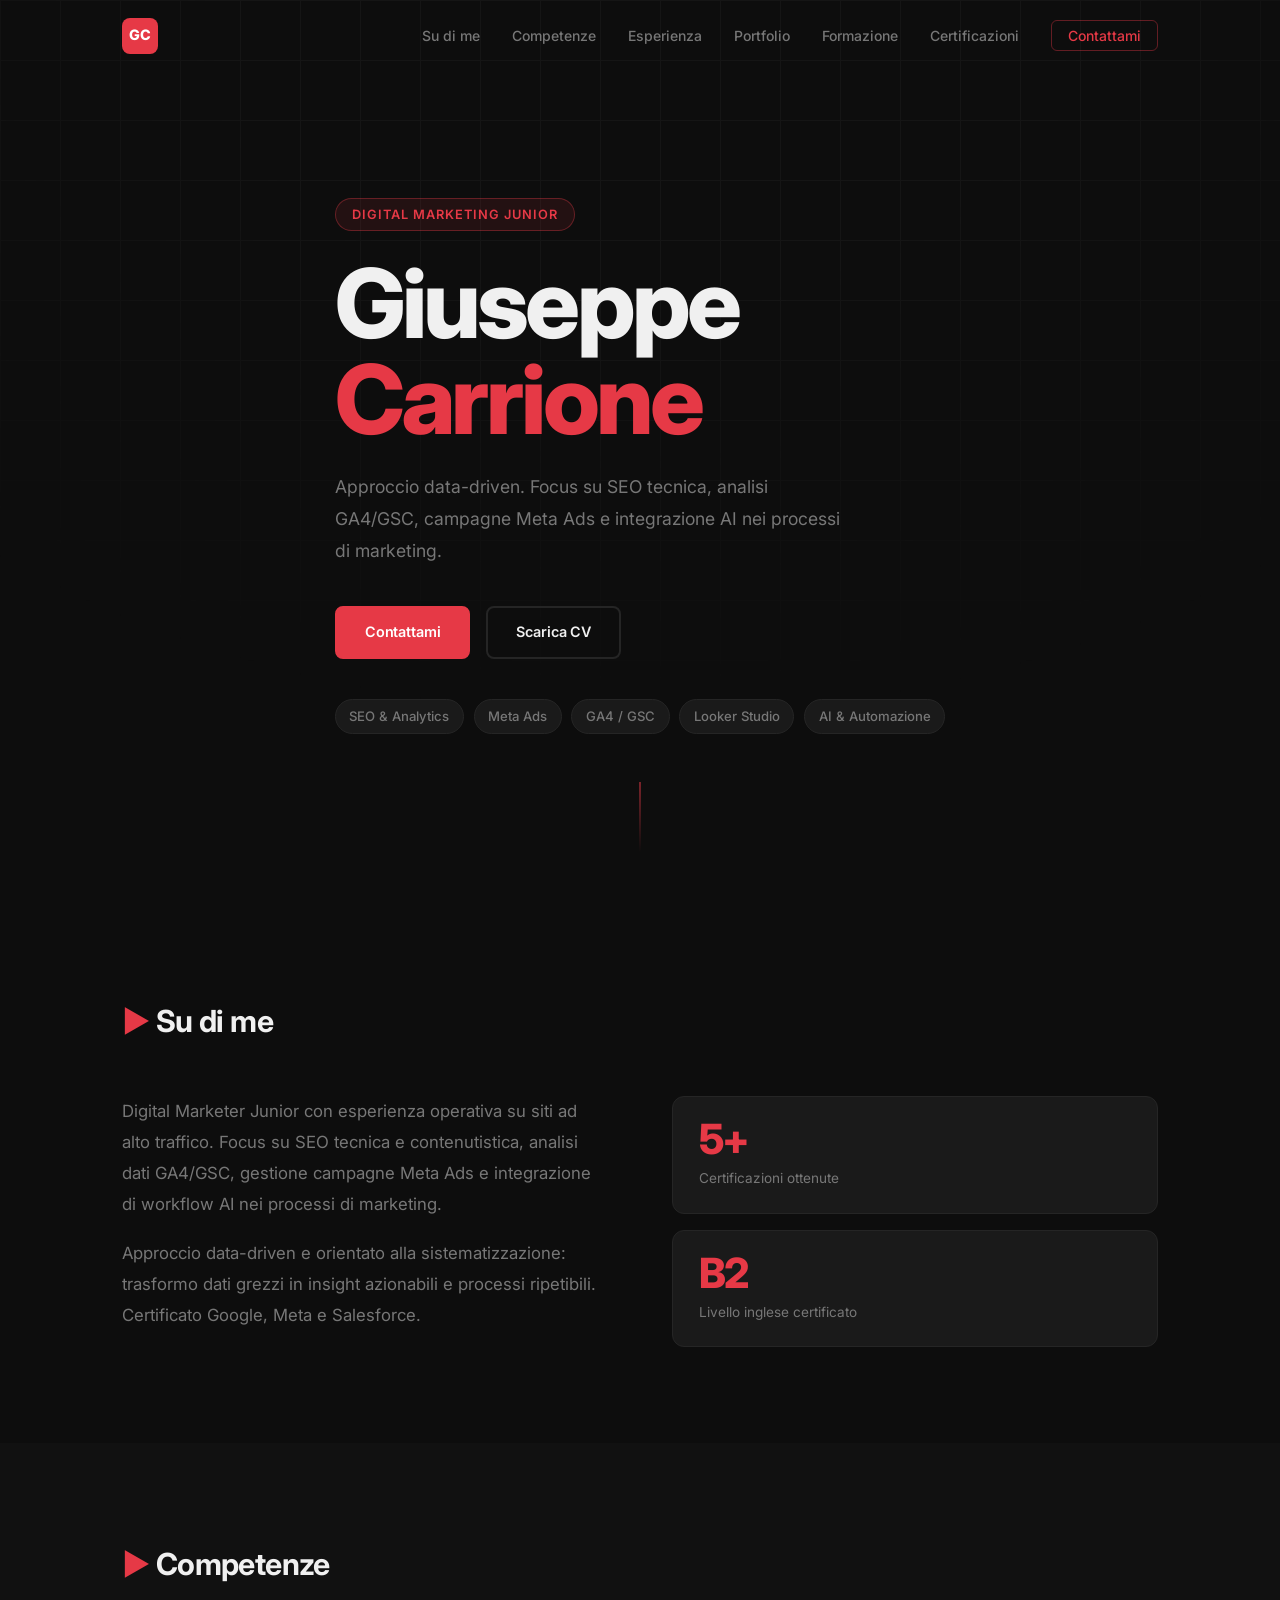
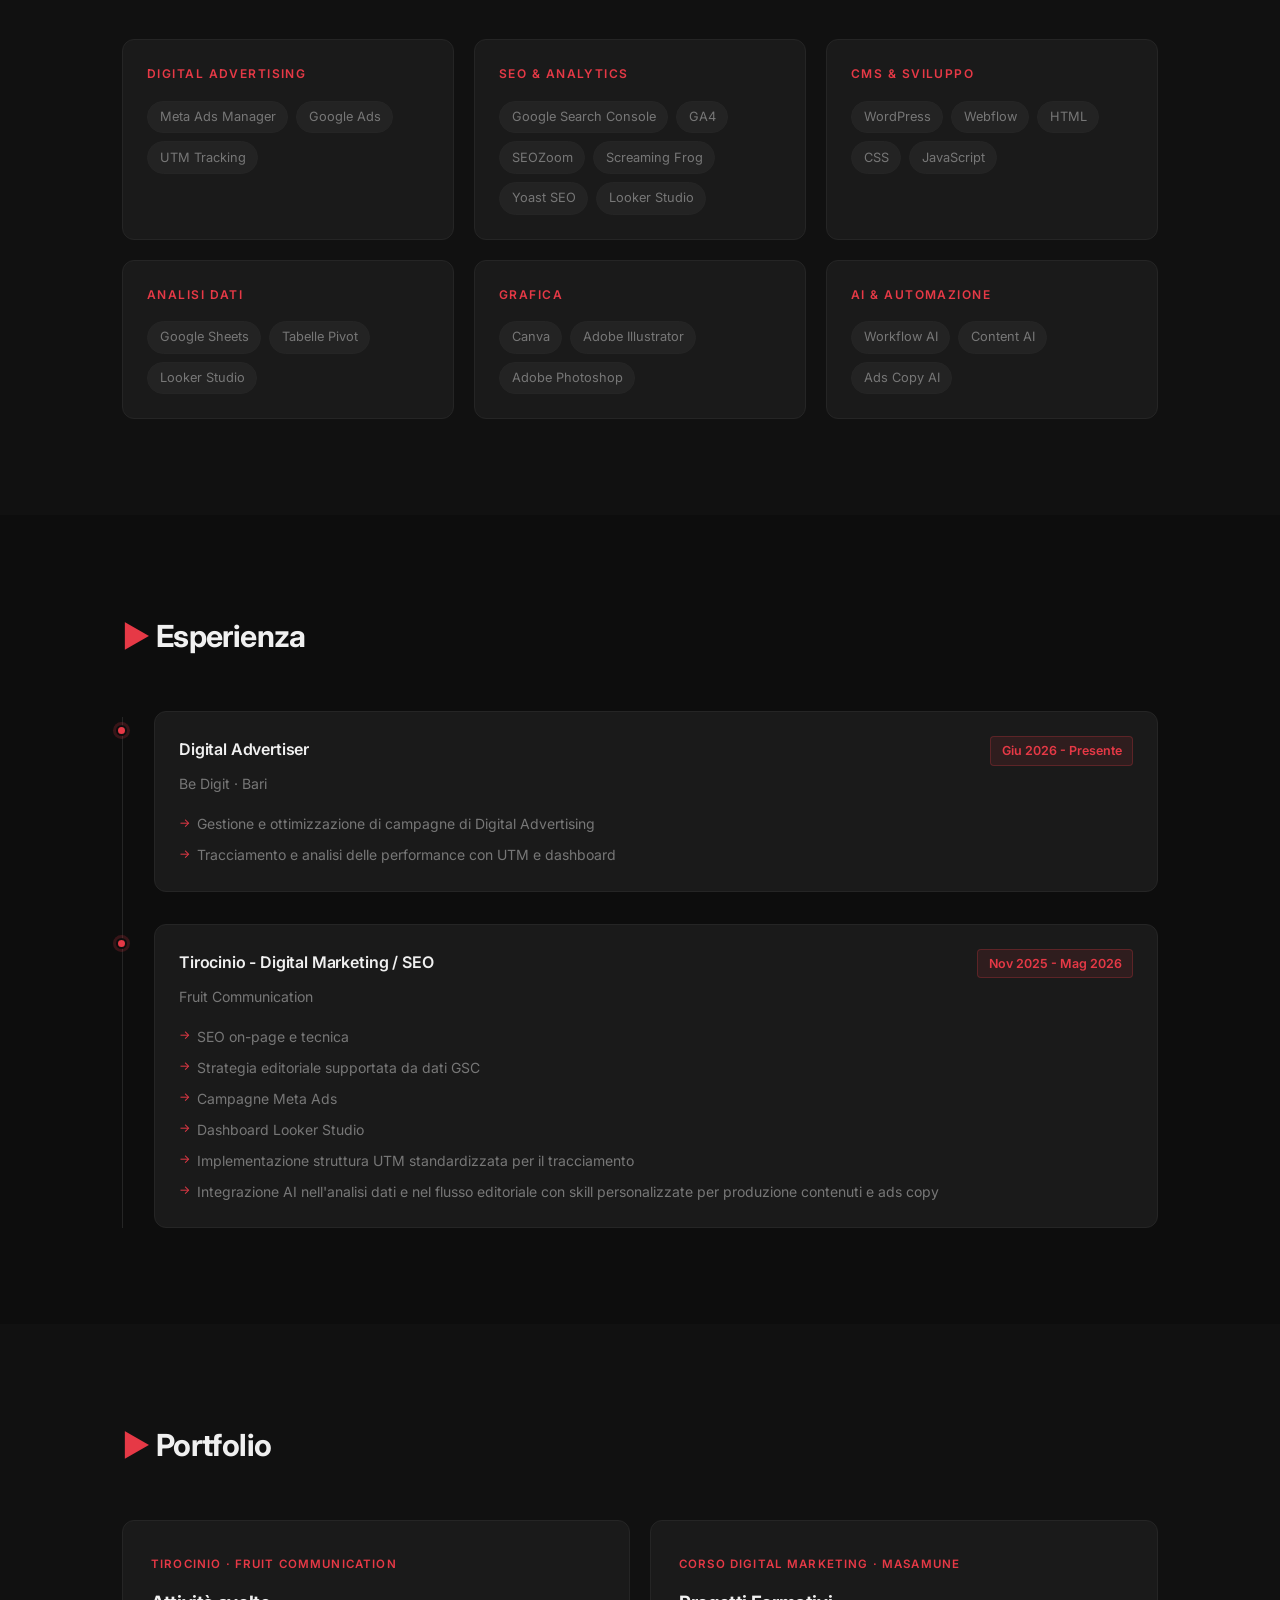
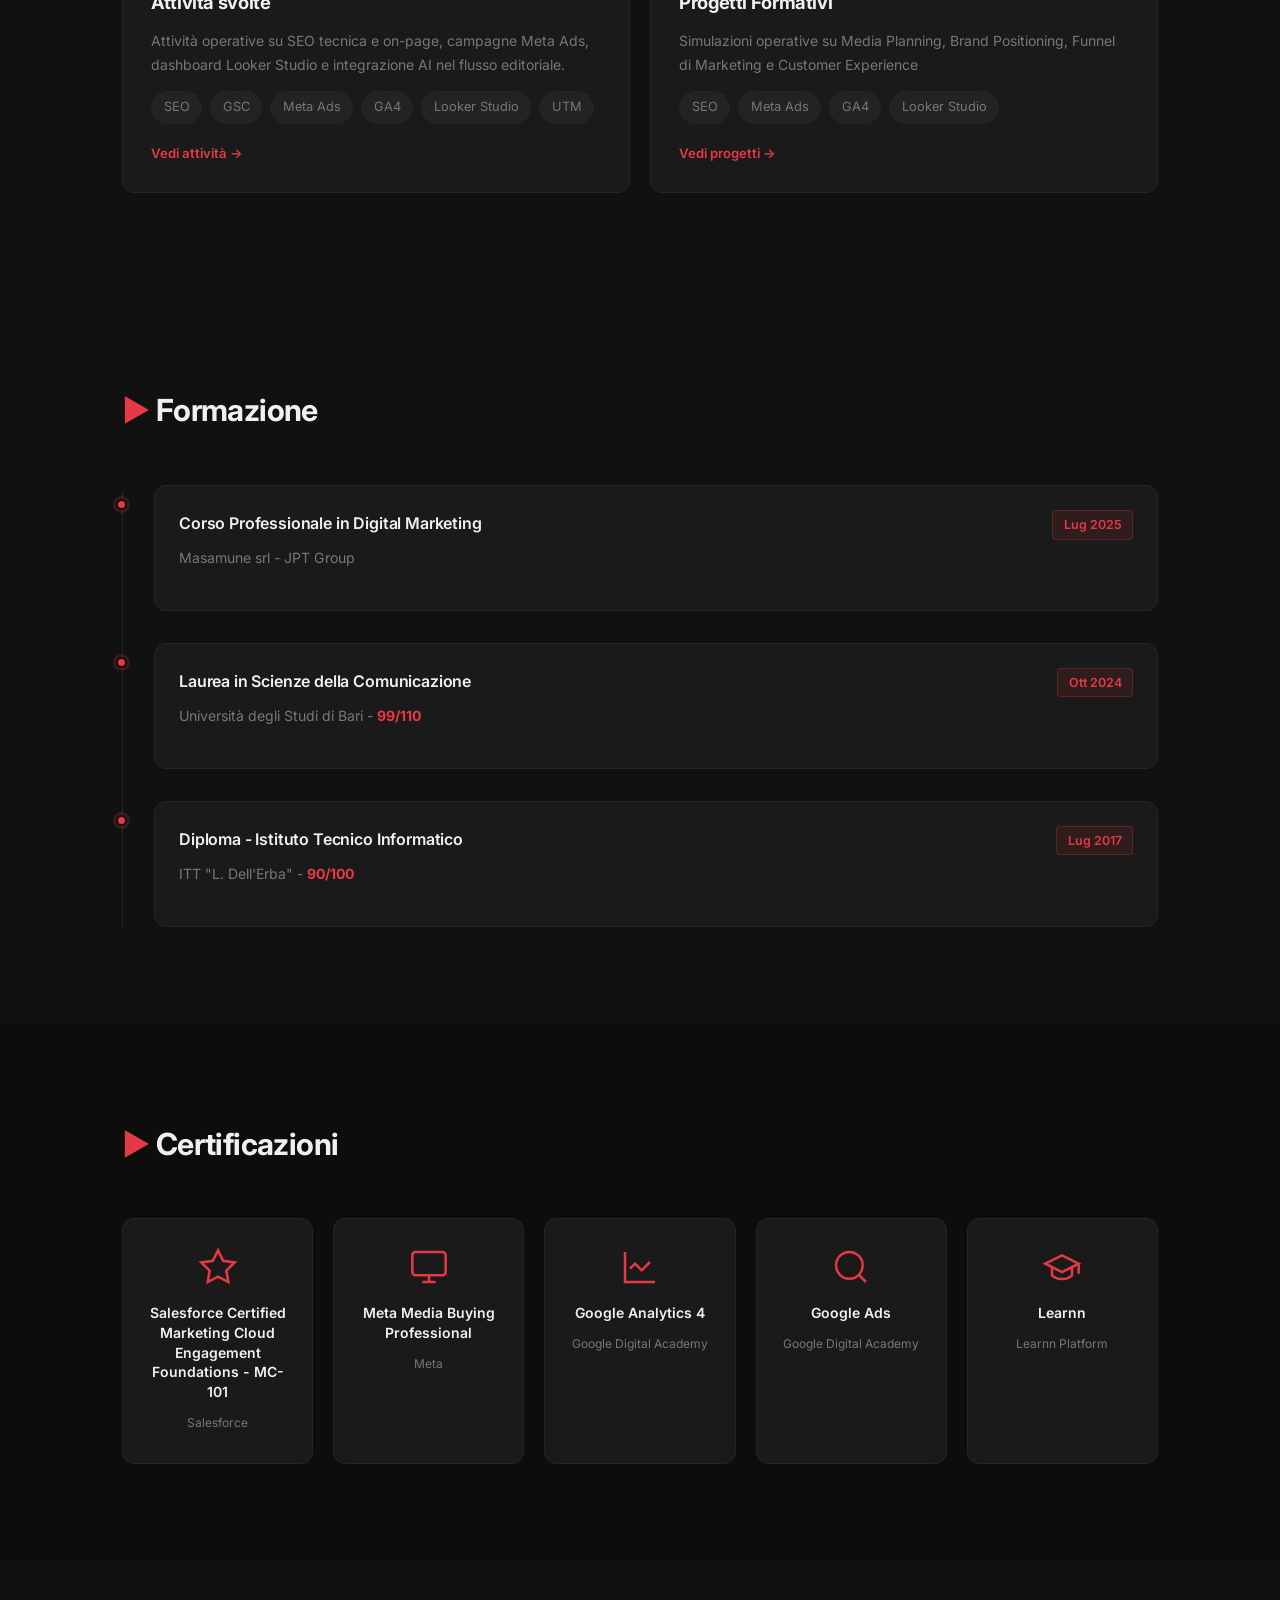
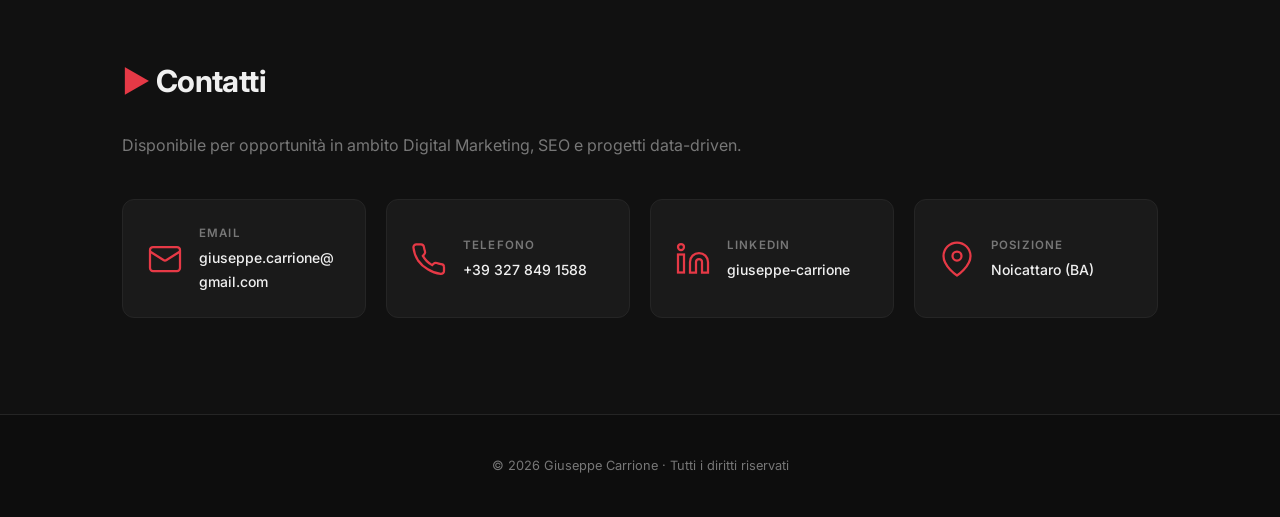
==== commit e4368c1d: "Update index.html esperienza updated" ====
--- a/index.html
+++ b/index.html
@@ -125,6 +125,14 @@
       <h2 class="section-title"><span class="accent">▶</span> Competenze</h2>
       <div class="skills-grid">
         <div class="skill-card">
+          <h3>Digital Advertising</h3>
+          <div class="tags">
+            <span>Meta Ads Manager</span>
+            <span>Google Ads</span>
+            <span>UTM Tracking</span>
+          </div>
+        </div>
+        <div class="skill-card">
           <h3>SEO &amp; Analytics</h3>
           <div class="tags">
             <span>Google Search Console</span>
@@ -136,14 +144,6 @@
           </div>
         </div>
         <div class="skill-card">
-          <h3>Digital Advertising</h3>
-          <div class="tags">
-            <span>Meta Ads Manager</span>
-            <span>Google Ads</span>
-            <span>UTM Tracking</span>
-          </div>
-        </div>
-        <div class="skill-card">
           <h3>CMS &amp; Sviluppo</h3>
           <div class="tags">
             <span>WordPress</span>
@@ -186,6 +186,20 @@
     <div class="container">
       <h2 class="section-title"><span class="accent">▶</span> Esperienza</h2>
       <div class="timeline">
+        <div class="tl-item">
+          <div class="tl-dot"></div>
+          <div class="tl-card">
+            <div class="tl-header">
+              <h3>Digital Advertiser</h3>
+              <span class="tl-date">Giu 2026 - Presente</span>
+            </div>
+            <p class="tl-company">Be Digit · Bari</p>
+            <ul class="tl-list">
+              <li>Gestione e ottimizzazione di campagne di Digital Advertising</li>
+              <li>Tracciamento e analisi delle performance con UTM e dashboard</li>
+            </ul>
+          </div>
+        </div>
         <div class="tl-item">
           <div class="tl-dot"></div>
           <div class="tl-card">
@@ -213,7 +227,7 @@
     <div class="container">
       <h2 class="section-title"><span class="accent">▶</span> Portfolio</h2>
       <div class="portfolio-grid">
-        <a href="https://drive.google.com/file/d/1rQOOy0aE56k6sA58jHDZK0XabL4m8MGr/view?usp=sharing" class="portfolio-card" target="_blank">
+        <a href="https://drive.google.com/file/d/1yCiF2dmZQ-22dznMtOjZ7wSFsji5ar8M/view?usp=sharing" class="portfolio-card" target="_blank">
           <div class="portfolio-card-header">
             <span class="portfolio-label">Tirocinio · Fruit Communication</span>
           </div>
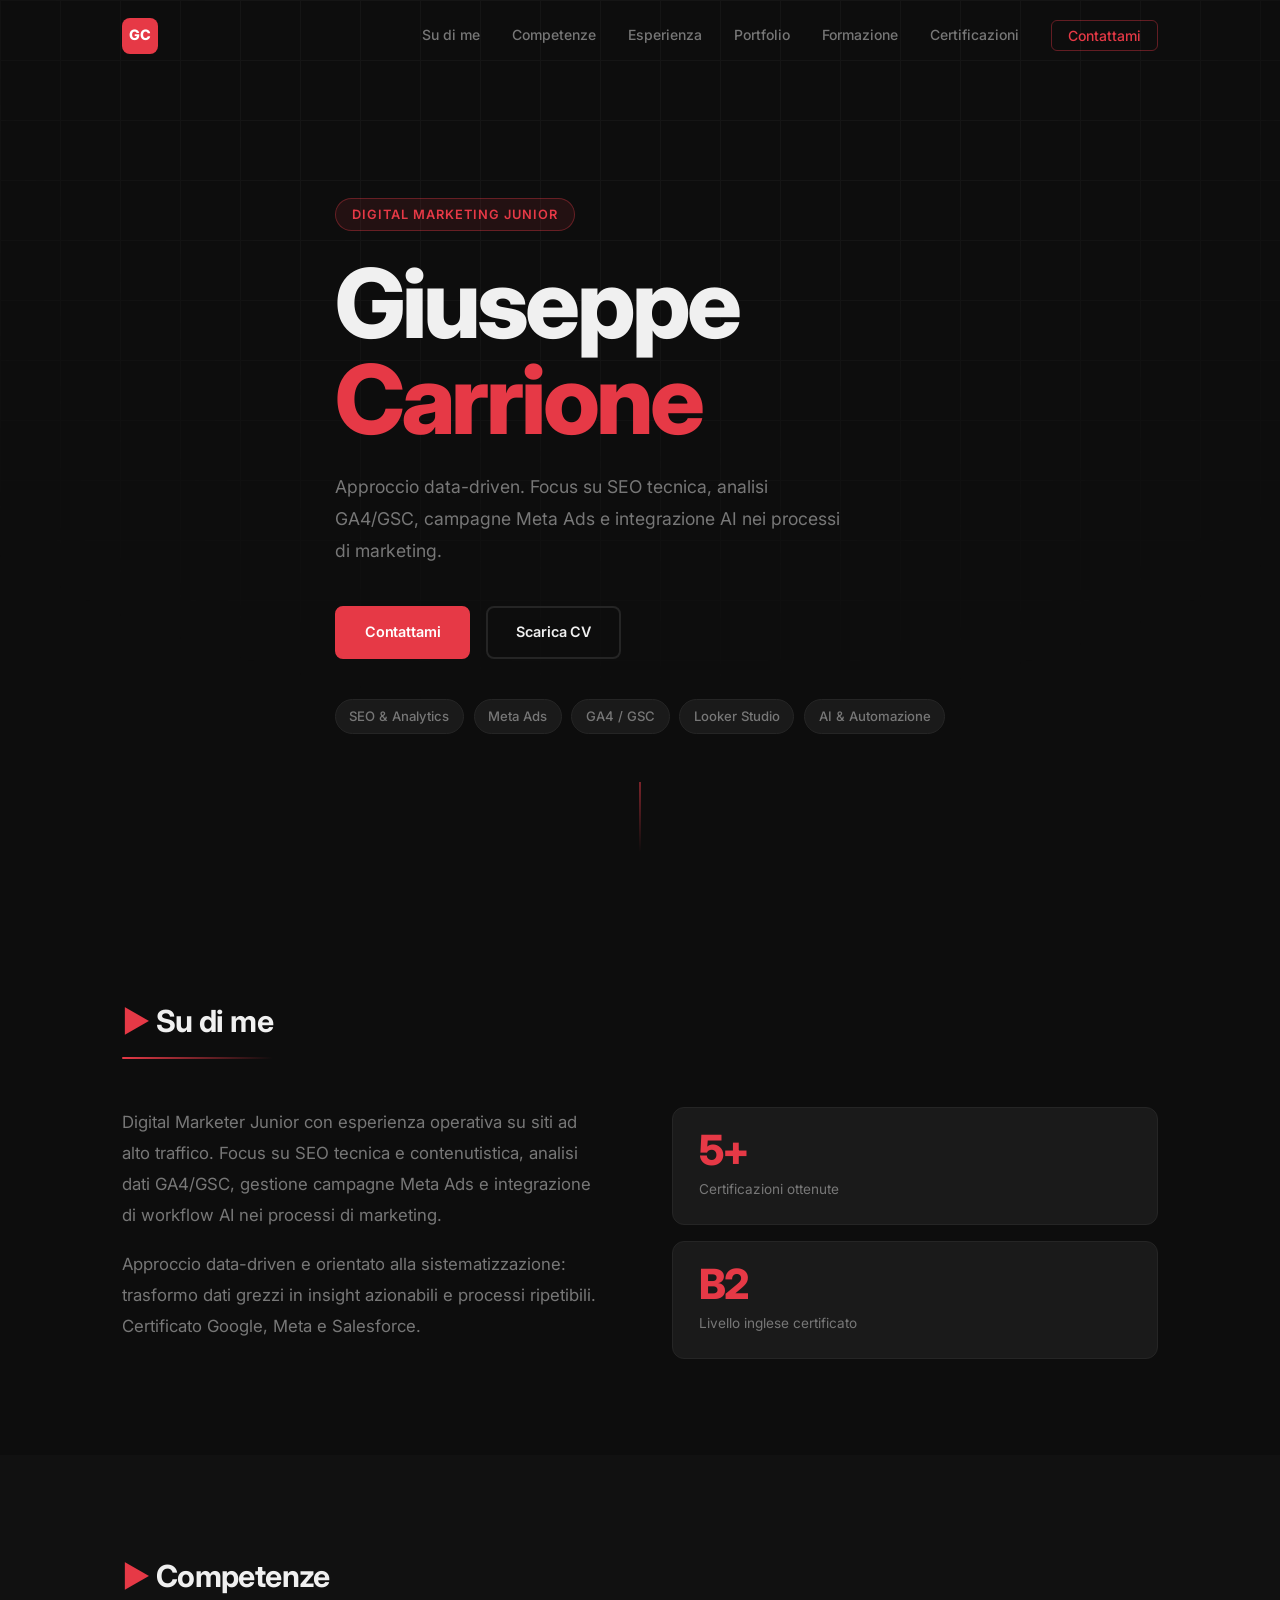
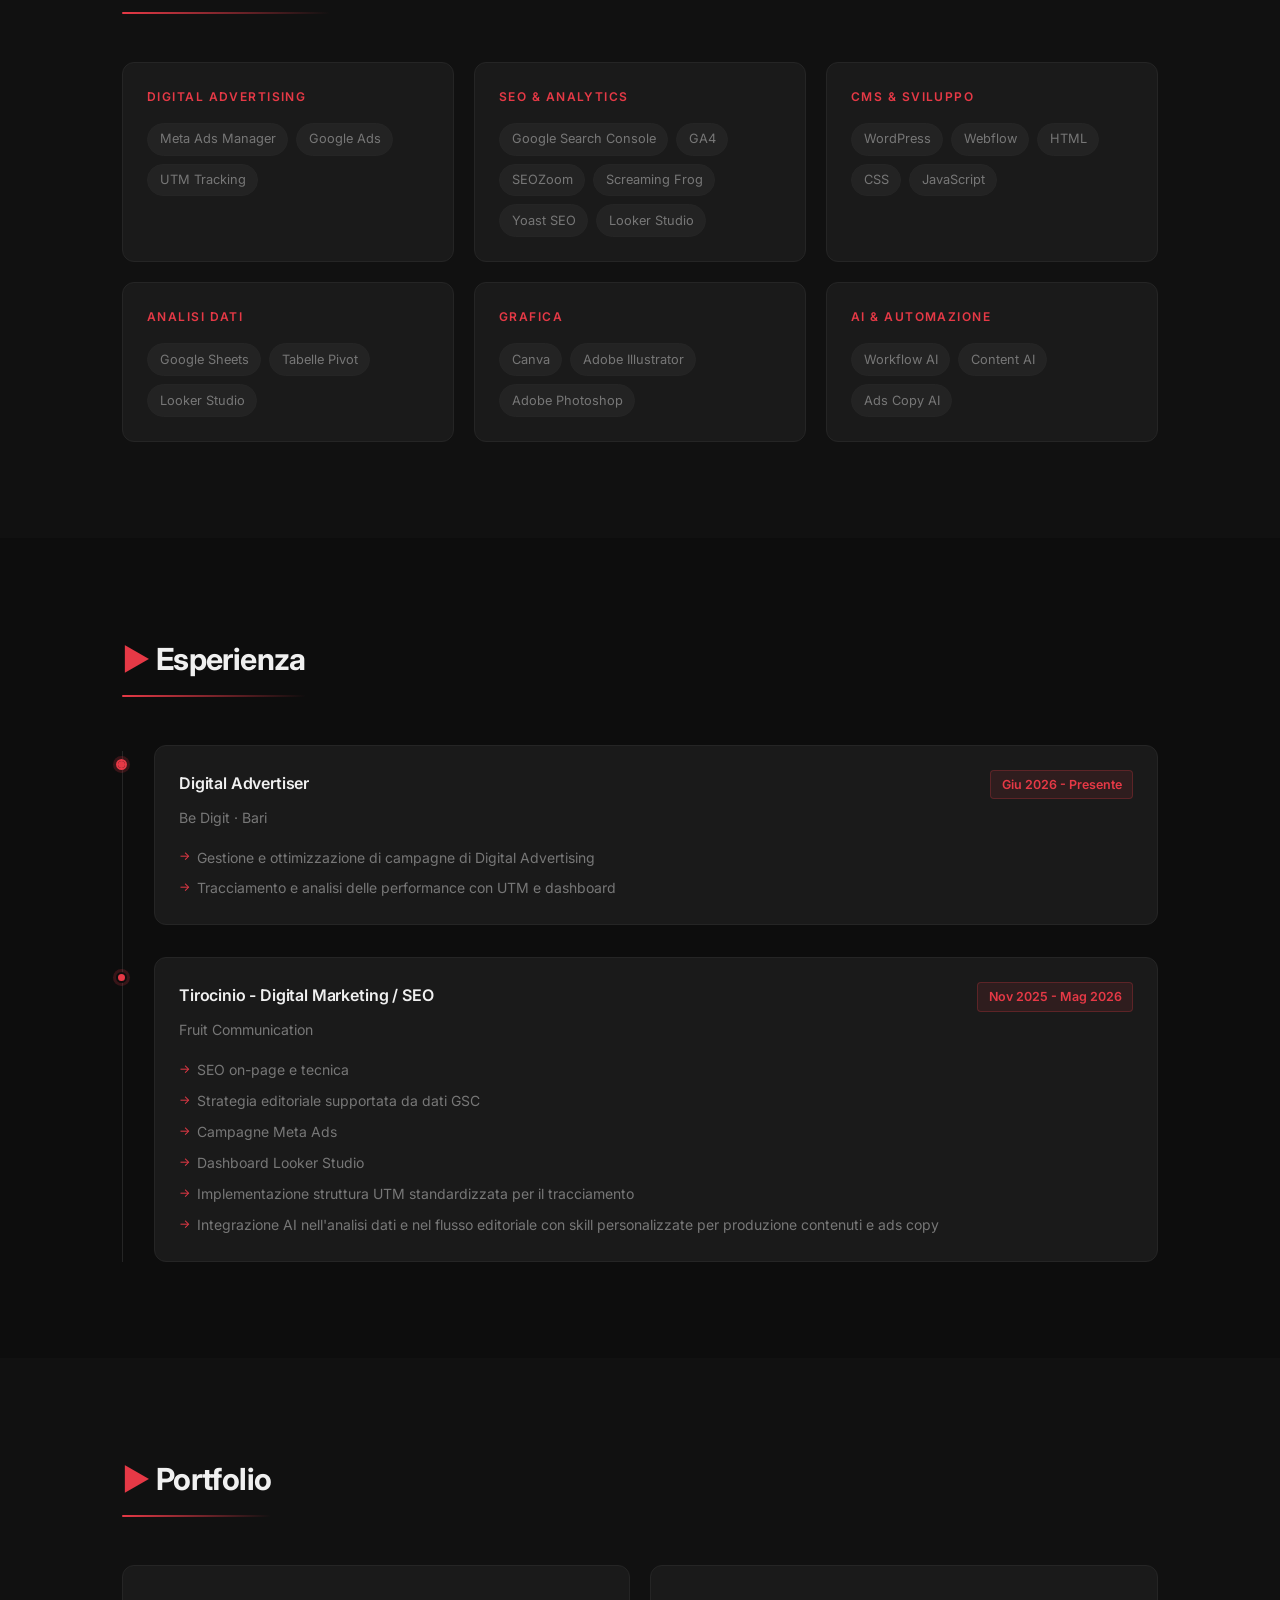
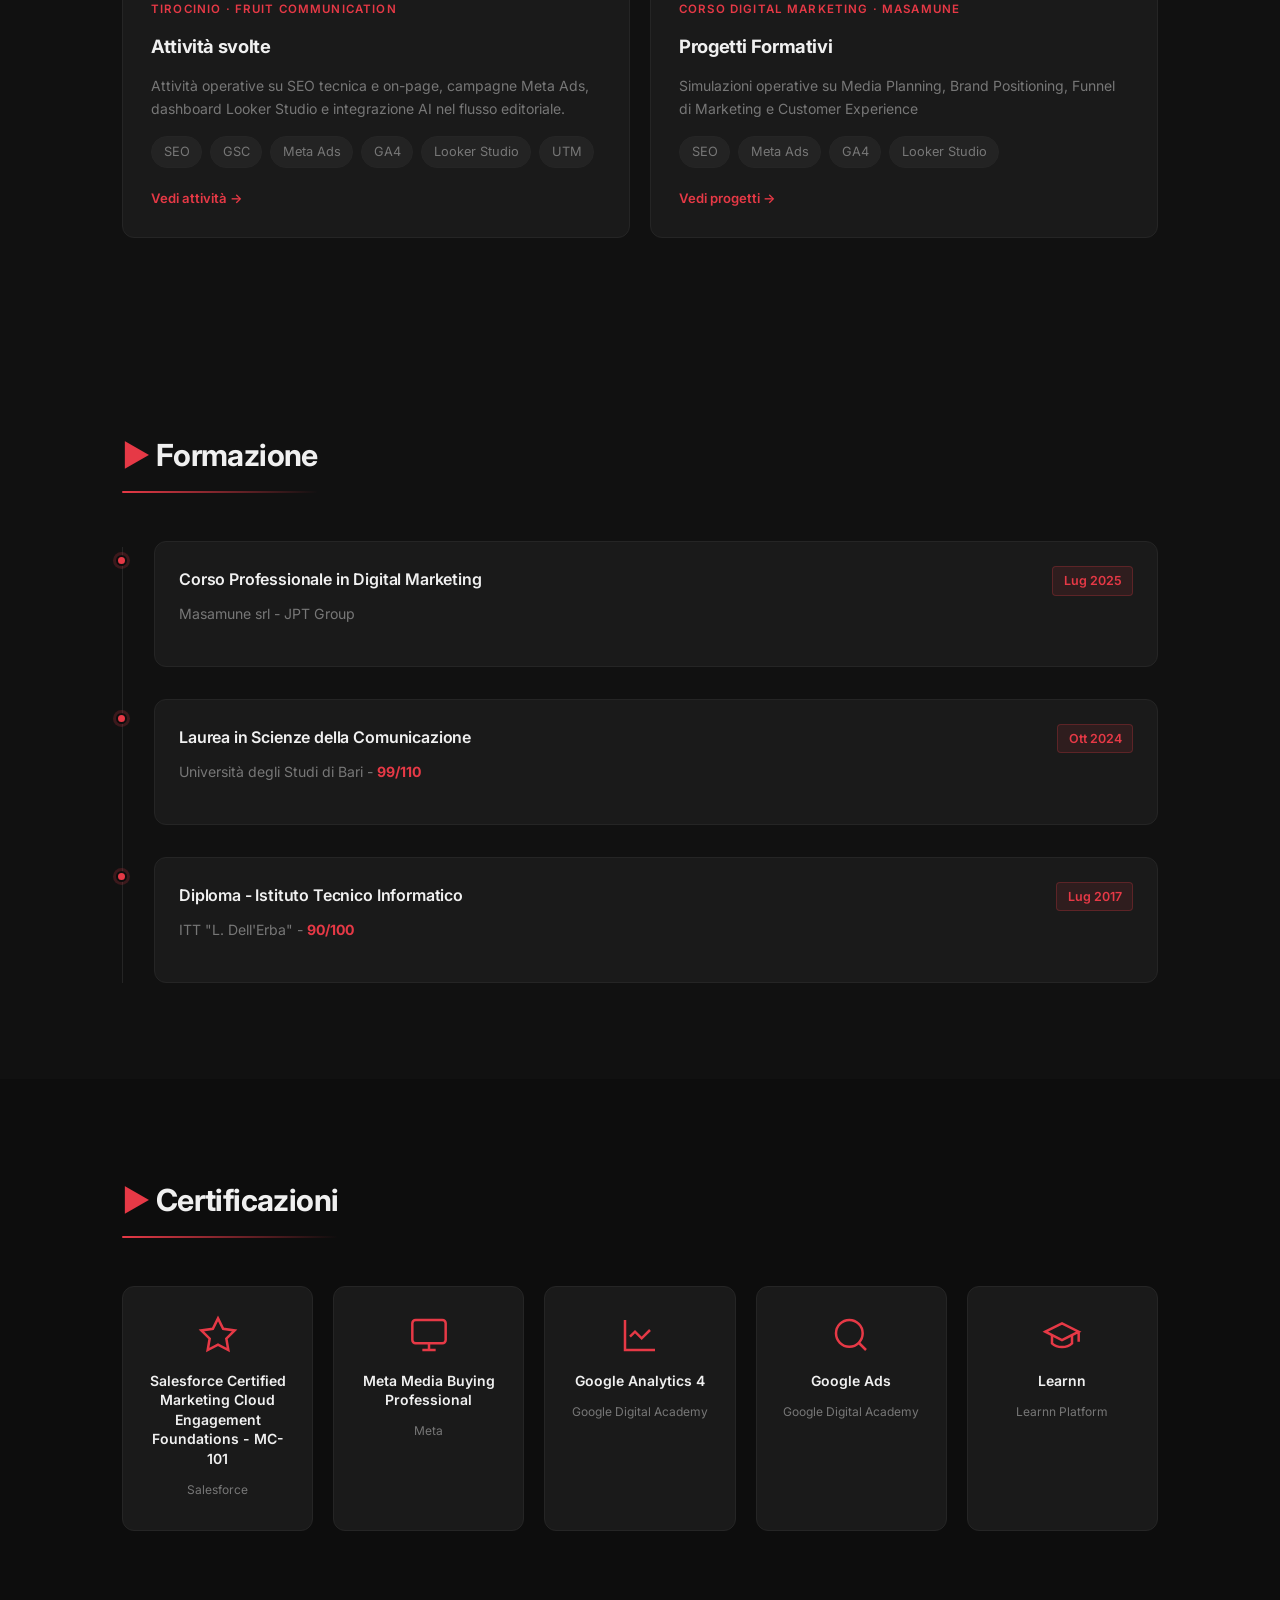
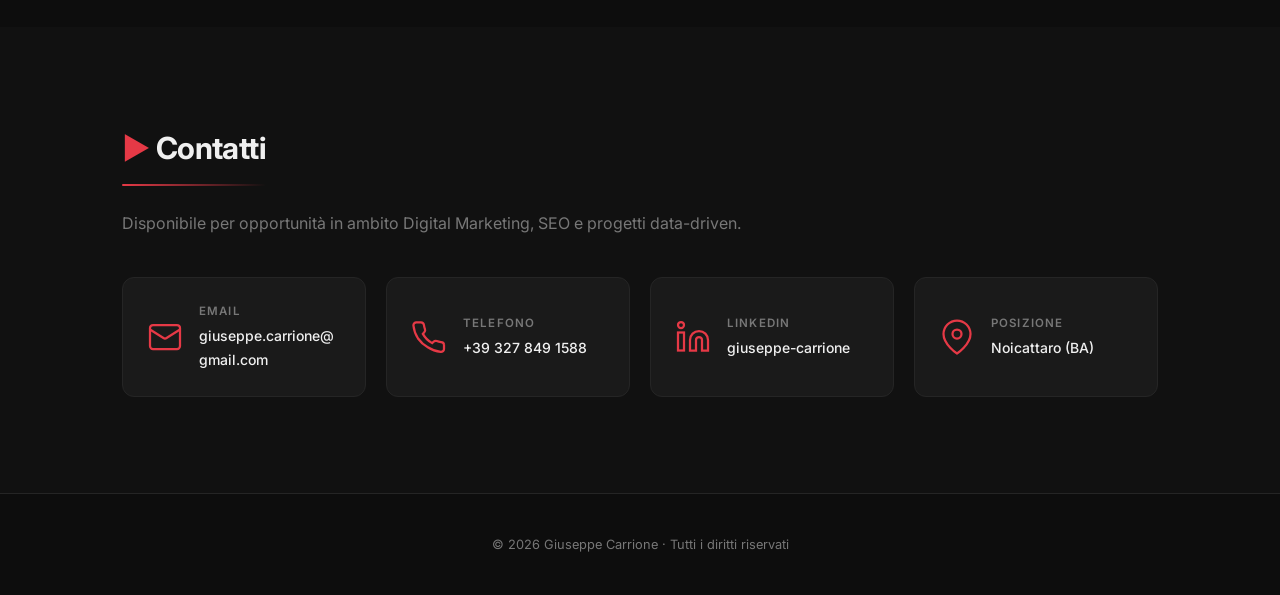
==== commit 8470badd: "add motion add motion" ====
--- a/index.html
+++ b/index.html
@@ -30,6 +30,9 @@
   <noscript><iframe src="https://www.googletagmanager.com/ns.html?id=GTM-WVZT8P7N"
   height="0" width="0" style="display:none;visibility:hidden"></iframe></noscript>
   <!-- End Google Tag Manager (noscript) -->
+  <!-- Barra di progresso scroll -->
+  <div class="scroll-progress"><span></span></div>
+
   <!-- ===== NAVBAR ===== -->
   <nav id="navbar">
     <div class="nav-inner">
@@ -241,7 +244,7 @@
             <span>Looker Studio</span>
             <span>UTM</span>
           </div>
-          <span class="portfolio-cta">Vedi attività →</span>
+          <span class="portfolio-cta">Vedi attività <span class="arrow">→</span></span>
         </a>
         <a href="https://drive.google.com/file/d/1cnvymXogcfXIRT7oBr3OUvZA2uzEG1h4/view?usp=sharing" class="portfolio-card" target="_blank">
           <div class="portfolio-card-header">
@@ -255,7 +258,7 @@
             <span>GA4</span>
             <span>Looker Studio</span>
           </div>
-          <span class="portfolio-cta">Vedi progetti →</span>
+          <span class="portfolio-cta">Vedi progetti <span class="arrow">→</span></span>
         </a>
       </div>
     </div>
--- a/style.css
+++ b/style.css
@@ -707,3 +707,288 @@
   #hero h1 { font-size: 2.8rem; }
   .cert-grid { grid-template-columns: 1fr 1fr; }
 }
+
+/* ========================================
+   MOTION DESIGN
+   ======================================== */
+:root {
+  --ease-out:    cubic-bezier(0.22, 1, 0.36, 1);
+  --ease-spring: cubic-bezier(0.34, 1.56, 0.64, 1);
+}
+
+/* --- Barra di progresso scroll --- */
+.scroll-progress {
+  position: fixed;
+  top: 0; left: 0; right: 0;
+  height: 2px;
+  z-index: 300;
+  pointer-events: none;
+}
+.scroll-progress span {
+  display: block;
+  height: 100%;
+  background: linear-gradient(90deg, var(--accent), var(--accent-h));
+  transform: scaleX(0);
+  transform-origin: left;
+}
+
+/* --- Navbar: si nasconde scorrendo in basso, riappare in alto --- */
+#navbar {
+  transition: background var(--tr), box-shadow var(--tr),
+              transform 0.45s var(--ease-out);
+}
+#navbar.nav-hidden { transform: translateY(-105%); }
+
+.nav-logo {
+  transition: transform 0.35s var(--ease-spring), box-shadow var(--tr);
+}
+.nav-logo:hover {
+  transform: rotate(-8deg) scale(1.08);
+  box-shadow: 0 6px 18px rgba(230, 57, 70, 0.4);
+}
+
+/* --- Nav links: underline animato + sezione attiva --- */
+.nav-links a:not(.nav-cta) {
+  position: relative;
+  display: inline-block;
+  padding-bottom: 3px;
+}
+.nav-links a:not(.nav-cta)::after {
+  content: '';
+  position: absolute;
+  left: 0; right: 0; bottom: 0;
+  height: 2px;
+  border-radius: 2px;
+  background: var(--accent);
+  transform: scaleX(0);
+  transform-origin: left;
+  transition: transform 0.35s var(--ease-out);
+}
+.nav-links a:not(.nav-cta):hover::after,
+.nav-links a.active::after { transform: scaleX(1); }
+.nav-links a.active { color: var(--text); }
+
+.nav-links .nav-cta {
+  transition: background var(--tr), color var(--tr),
+              transform 0.3s var(--ease-spring);
+}
+.nav-links .nav-cta:hover { transform: translateY(-2px); }
+
+/* --- Menu mobile: voci a cascata --- */
+.mobile-menu li {
+  opacity: 0;
+  transform: translateY(18px);
+  transition: opacity 0.4s var(--ease-out), transform 0.4s var(--ease-out);
+}
+.mobile-menu.open li {
+  opacity: 1;
+  transform: translateY(0);
+  transition-delay: calc(0.12s + var(--i, 0) * 55ms);
+}
+.mobile-menu a {
+  display: inline-block;
+  transition: color var(--tr), transform 0.3s var(--ease-out);
+}
+.mobile-menu a:hover { transform: translateX(6px); }
+
+/* --- Hero: griglia in lento movimento --- */
+.hero-bg-grid { animation: grid-drift 24s linear infinite; }
+@keyframes grid-drift {
+  from { background-position: 0 0, 0 0; }
+  to   { background-position: 60px 60px, 60px 60px; }
+}
+
+.badge { animation: badge-glow 3.5s ease-in-out infinite; }
+@keyframes badge-glow {
+  0%, 100% { box-shadow: 0 0 0 0 rgba(230, 57, 70, 0.25); }
+  50%      { box-shadow: 0 0 0 7px rgba(230, 57, 70, 0); }
+}
+
+.hero-chips span {
+  transition: transform 0.3s var(--ease-spring), border-color var(--tr),
+              color var(--tr);
+}
+.hero-chips span:hover {
+  transform: translateY(-3px);
+  border-color: var(--accent);
+  color: var(--text);
+}
+
+.hero-scroll { animation: scroll-bob 2.6s ease-in-out infinite; }
+@keyframes scroll-bob {
+  0%, 100% { transform: translateX(-50%) translateY(0); }
+  50%      { transform: translateX(-50%) translateY(10px); }
+}
+
+/* --- Titoli di sezione: marker che entra, riga che si disegna --- */
+.section-title {
+  position: relative;
+  display: inline-block;
+  padding-bottom: 0.7rem;
+}
+.section-title .accent {
+  display: inline-block;
+  transform: translateX(-10px);
+  opacity: 0;
+  transition: transform 0.5s var(--ease-spring) 0.15s, opacity 0.4s ease 0.15s;
+}
+.section-title::after {
+  content: '';
+  position: absolute;
+  left: 0; bottom: 0;
+  height: 2px;
+  width: 100%;
+  border-radius: 2px;
+  background: linear-gradient(90deg, var(--accent), transparent);
+  transform: scaleX(0);
+  transform-origin: left;
+  transition: transform 0.8s var(--ease-out) 0.1s;
+}
+.section-title.visible .accent { transform: translateX(0); opacity: 1; }
+.section-title.visible::after { transform: scaleX(1); }
+
+/* --- Card: sollevamento elastico + alone che segue il puntatore --- */
+.skill-card, .portfolio-card, .cert-card, .contact-card, .stat-card, .tl-card {
+  isolation: isolate;
+  position: relative;
+  transition: transform 0.4s var(--ease-out), border-color var(--tr),
+              box-shadow 0.4s var(--ease-out);
+}
+.skill-card:hover { transform: translateY(-6px); }
+.stat-card:hover  { transform: translateY(-4px); }
+
+.skill-card::before, .portfolio-card::before,
+.cert-card::before, .contact-card:not(.no-link)::before {
+  content: '';
+  position: absolute;
+  inset: 0;
+  z-index: -1;
+  border-radius: inherit;
+  background: radial-gradient(
+    260px circle at var(--mx, 50%) var(--my, 50%),
+    rgba(230, 57, 70, 0.14),
+    transparent 70%
+  );
+  opacity: 0;
+  transition: opacity 0.35s ease;
+}
+.skill-card:hover::before, .portfolio-card:hover::before,
+.cert-card:hover::before, .contact-card:not(.no-link):hover::before {
+  opacity: 1;
+}
+
+.tags span {
+  transition: transform 0.25s var(--ease-spring), border-color var(--tr),
+              color var(--tr), background var(--tr);
+}
+.tags span:hover {
+  transform: translateY(-2px);
+  background: rgba(230, 57, 70, 0.1);
+}
+
+.cert-icon { transition: transform 0.45s var(--ease-spring); }
+.cert-card:hover .cert-icon { transform: translateY(-4px) scale(1.12); }
+
+.contact-icon { transition: transform 0.4s var(--ease-spring); }
+.contact-card:not(.no-link):hover .contact-icon { transform: scale(1.14); }
+
+/* --- Portfolio: freccia che scorre --- */
+.portfolio-cta .arrow {
+  display: inline-block;
+  transition: transform 0.35s var(--ease-out);
+}
+.portfolio-card:hover .portfolio-cta .arrow { transform: translateX(6px); }
+
+/* --- Bottoni: riflesso che attraversa --- */
+.btn {
+  position: relative;
+  overflow: hidden;
+  transition: background var(--tr), border-color var(--tr), color var(--tr),
+              transform 0.3s var(--ease-spring), box-shadow 0.3s var(--ease-out);
+}
+.btn::after {
+  content: '';
+  position: absolute;
+  top: 0; left: -120%;
+  width: 60%; height: 100%;
+  background: linear-gradient(
+    100deg, transparent, rgba(255, 255, 255, 0.22), transparent
+  );
+  transform: skewX(-20deg);
+  pointer-events: none;
+}
+.btn:hover::after { animation: btn-shine 0.75s var(--ease-out); }
+@keyframes btn-shine {
+  to { left: 160%; }
+}
+.btn:active { transform: translateY(0) scale(0.97); }
+
+/* --- Timeline: linea che si disegna, dot che compaiono --- */
+.timeline::before {
+  transform: scaleY(0);
+  transform-origin: top;
+  transition: transform 1.2s var(--ease-out);
+}
+.timeline.drawn::before { transform: scaleY(1); }
+
+.tl-dot {
+  transform: scale(0);
+  transition: transform 0.5s var(--ease-spring) 0.25s;
+}
+.tl-item.visible .tl-dot { transform: scale(1); }
+
+#experience .tl-item:first-child .tl-dot::after {
+  content: '';
+  position: absolute;
+  inset: -2px;
+  border-radius: 50%;
+  border: 2px solid var(--accent);
+  animation: dot-ping 2.2s var(--ease-out) infinite;
+}
+@keyframes dot-ping {
+  0%        { transform: scale(1);   opacity: 0.8; }
+  70%, 100% { transform: scale(2.6); opacity: 0; }
+}
+
+.tl-card:hover { transform: translateX(4px); }
+.tl-list li::before { transition: transform 0.25s var(--ease-out); }
+.tl-card:hover .tl-list li::before { transform: translateX(3px); }
+
+/* --- Reveal: varianti + stagger --- */
+.reveal {
+  transition: opacity 0.65s var(--ease-out), transform 0.65s var(--ease-out),
+              filter 0.65s var(--ease-out);
+  transition-delay: var(--d, 0ms);
+  will-change: opacity, transform;
+}
+.reveal-left  { transform: translateX(-28px); }
+.reveal-right { transform: translateX(28px); }
+.reveal-scale { transform: scale(0.94); }
+.reveal-blur  { filter: blur(6px); }
+.reveal.visible {
+  transform: none;
+  filter: none;
+  will-change: auto;
+}
+
+/* --- Accessibilita: rispetta le preferenze di sistema --- */
+@media (prefers-reduced-motion: reduce) {
+  html { scroll-behavior: auto; }
+  *, *::before, *::after {
+    animation-duration: 0.01ms !important;
+    animation-iteration-count: 1 !important;
+    transition-duration: 0.01ms !important;
+    transition-delay: 0ms !important;
+    scroll-behavior: auto !important;
+  }
+  .reveal, .reveal-left, .reveal-right, .reveal-scale, .reveal-blur {
+    opacity: 1 !important;
+    transform: none !important;
+    filter: none !important;
+  }
+  .mobile-menu li { opacity: 1 !important; transform: none !important; }
+  .tl-dot { transform: scale(1) !important; }
+  .timeline::before { transform: scaleY(1) !important; }
+  .section-title .accent { opacity: 1 !important; transform: none !important; }
+  .section-title::after { transform: scaleX(1) !important; }
+}
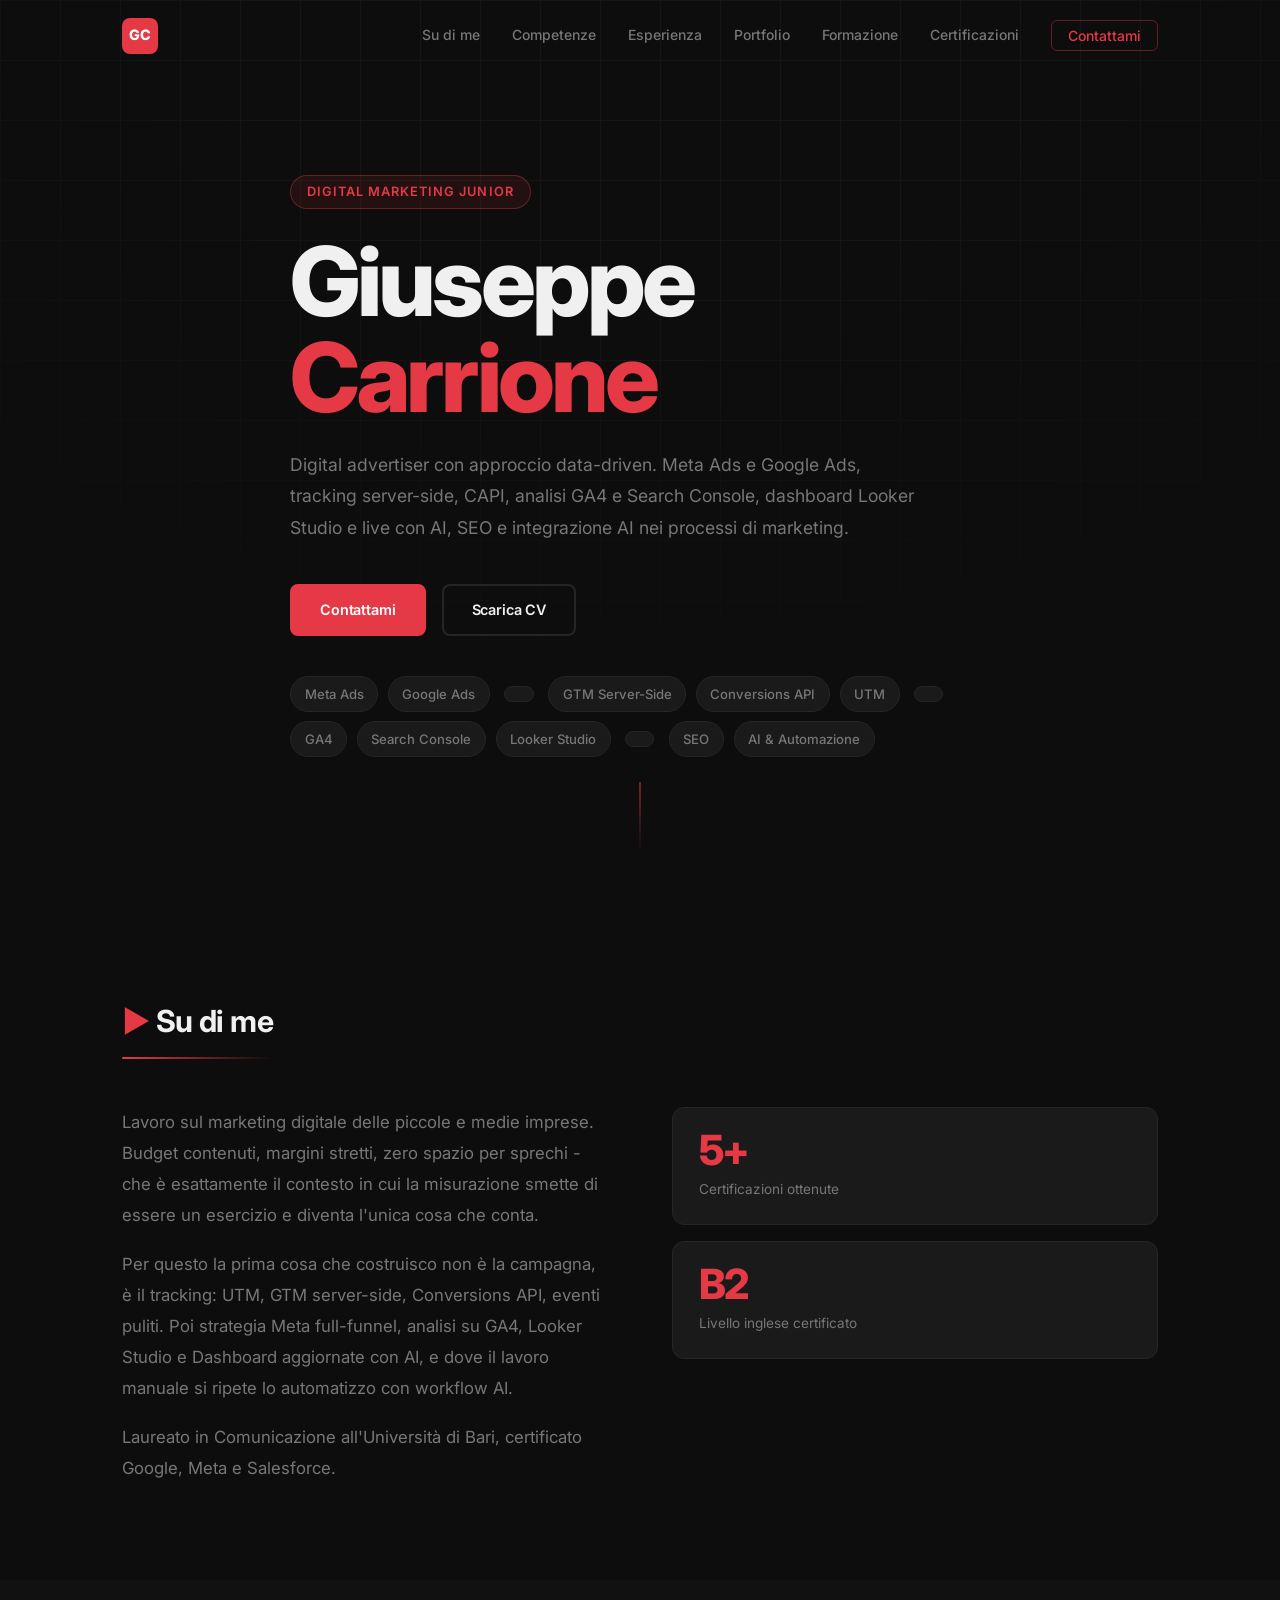
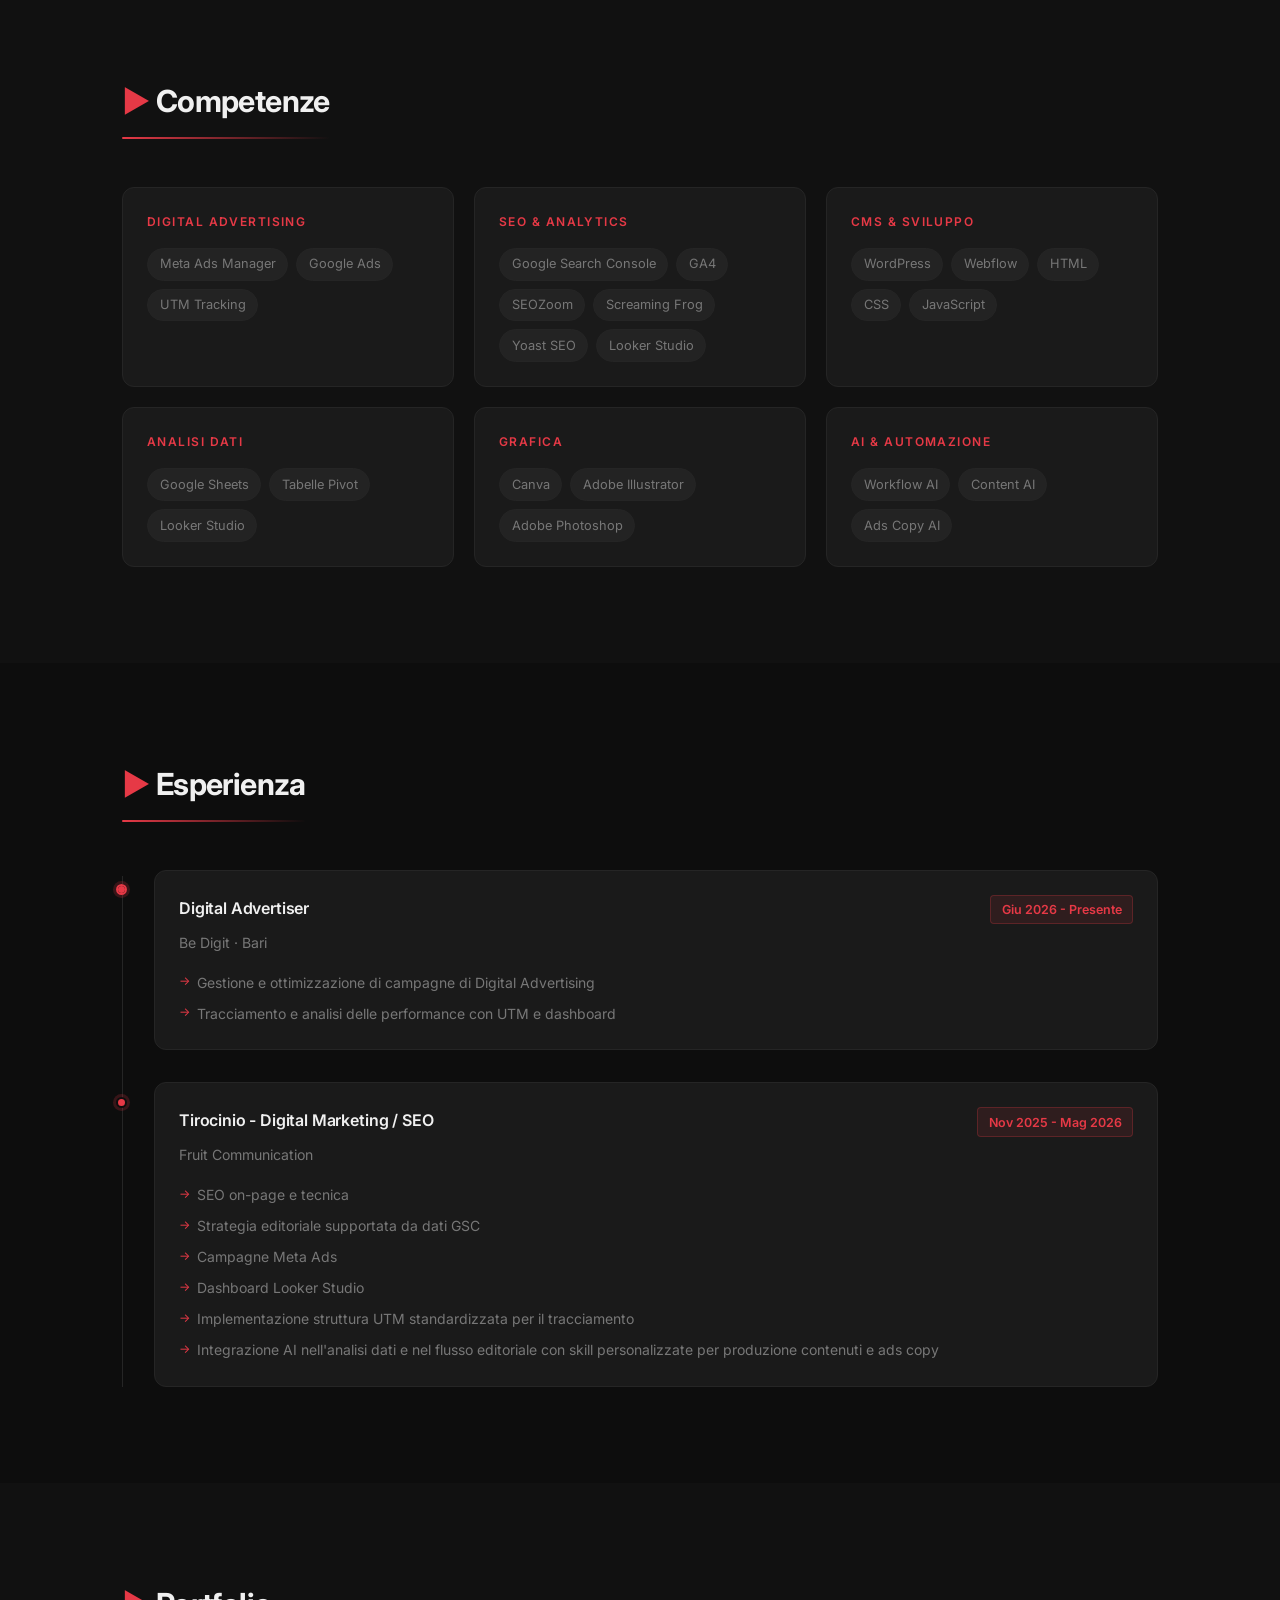
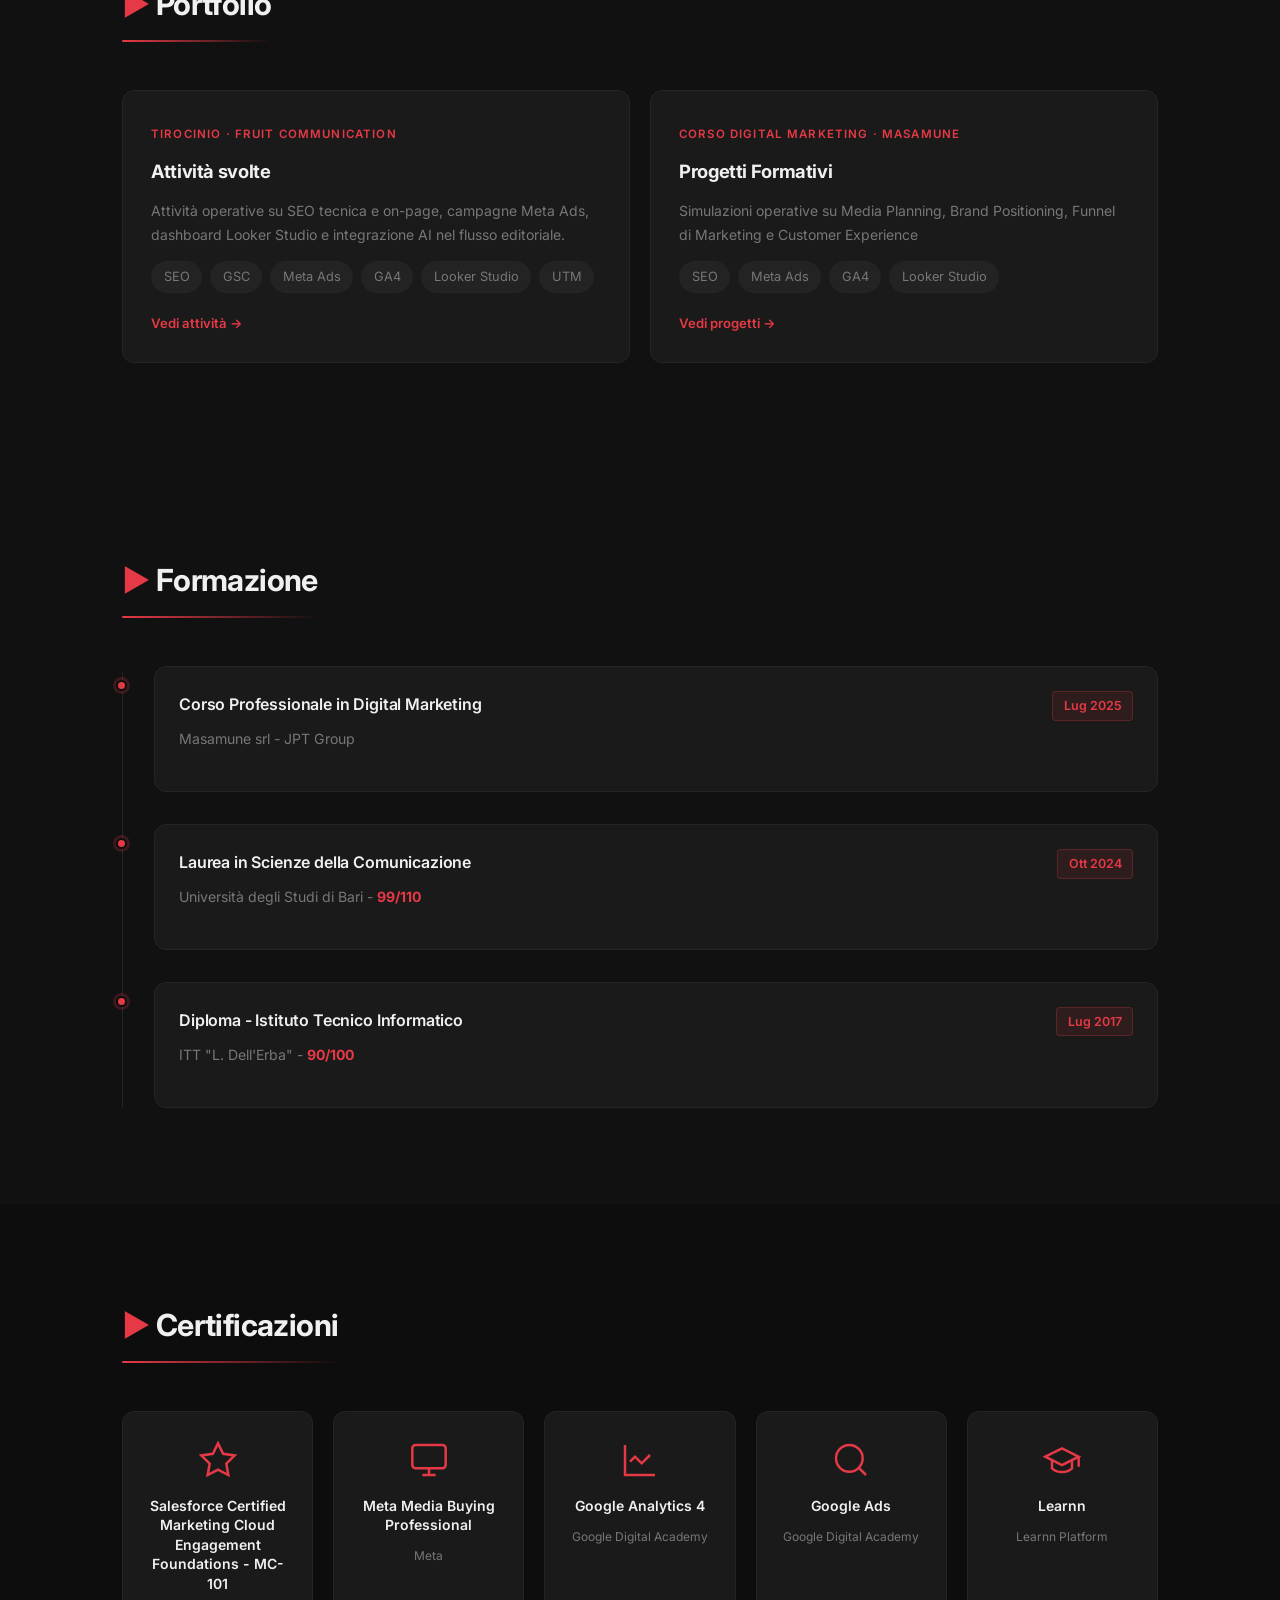
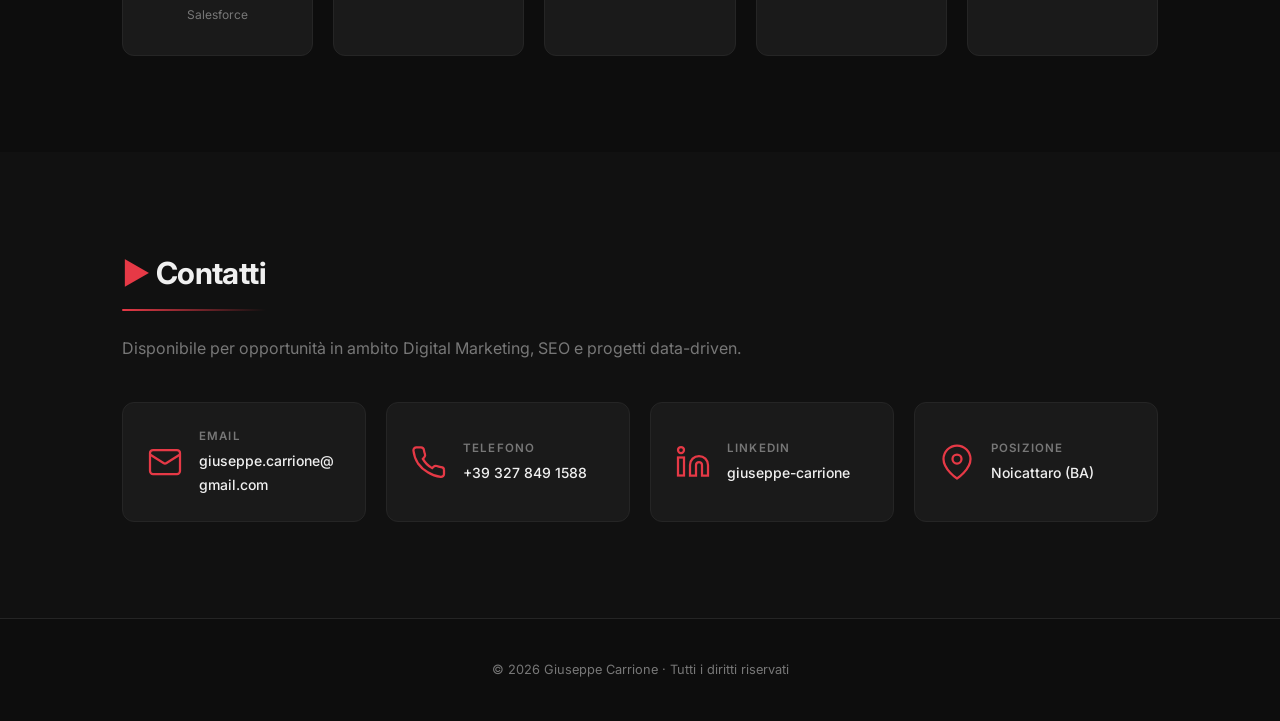
==== commit 24222aac: "copy aggiornamento" ====
--- a/index.html
+++ b/index.html
@@ -72,19 +72,36 @@
       <span class="badge">Digital Marketing Junior</span>
       <h1>Giuseppe<br /><span class="accent">Carrione</span></h1>
       <p class="hero-desc">
-        Approccio data-driven. Focus su SEO tecnica, analisi GA4/GSC,
-        campagne Meta Ads e integrazione AI nei processi di marketing.
+        Digital advertiser con approccio data-driven. Meta Ads e Google Ads,
+        tracking server-side, CAPI, analisi GA4 e Search Console, dashboard
+        Looker Studio e live con AI, SEO e integrazione AI nei processi di marketing.
       </p>
       <div class="hero-cta">
         <a href="#contact" class="btn btn-primary">Contattami</a>
         <a href="assets/curriculum.pdf" class="btn btn-outline" download>Scarica CV</a>
       </div>
       <div class="hero-chips">
-        <span>SEO &amp; Analytics</span>
-        <span>Meta Ads</span>
-        <span>GA4 / GSC</span>
-        <span>Looker Studio</span>
-        <span>AI &amp; Automazione</span>
+        <div class="chip-group">
+          <span>Meta Ads</span>
+          <span>Google Ads</span>
+        </div>
+        <span class="chip-div" aria-hidden="true"></span>
+        <div class="chip-group">
+          <span>GTM Server-Side</span>
+          <span>Conversions API</span>
+          <span>UTM</span>
+        </div>
+        <span class="chip-div" aria-hidden="true"></span>
+        <div class="chip-group">
+          <span>GA4</span>
+          <span>Search Console</span>
+          <span>Looker Studio</span>
+        </div>
+        <span class="chip-div" aria-hidden="true"></span>
+        <div class="chip-group">
+          <span>SEO</span>
+          <span>AI &amp; Automazione</span>
+        </div>
       </div>
     </div>
     <div class="hero-scroll">
@@ -99,13 +116,19 @@
       <div class="about-grid">
         <div class="about-text">
           <p>
-            Digital Marketer Junior con esperienza operativa su siti ad alto traffico.
-            Focus su SEO tecnica e contenutistica, analisi dati GA4/GSC, gestione campagne
-            Meta Ads e integrazione di workflow AI nei processi di marketing.
+            Lavoro sul marketing digitale delle piccole e medie imprese. Budget contenuti,
+            margini stretti, zero spazio per sprechi - che è esattamente il contesto in cui
+            la misurazione smette di essere un esercizio e diventa l'unica cosa che conta.
           </p>
           <p>
-            Approccio data-driven e orientato alla sistematizzazione: trasformo dati grezzi
-            in insight azionabili e processi ripetibili. Certificato Google, Meta e Salesforce.
+            Per questo la prima cosa che costruisco non è la campagna, è il tracking:
+            UTM, GTM server-side, Conversions API, eventi puliti. Poi strategia Meta
+            full-funnel, analisi su GA4, Looker Studio e Dashboard aggiornate con AI,
+            e dove il lavoro manuale si ripete lo automatizzo con workflow AI.
+          </p>
+          <p>
+            Laureato in Comunicazione all'Università di Bari, certificato Google,
+            Meta e Salesforce.
           </p>
         </div>
         <div class="about-stats">
--- a/style.css
+++ b/style.css
@@ -220,7 +220,7 @@
   color: var(--muted);
   line-height: 1.8;
   margin-bottom: 2.5rem;
-  max-width: 520px;
+  max-width: 640px;
 }
 
 .hero-cta {
@@ -808,7 +808,7 @@
   transition: transform 0.3s var(--ease-spring), border-color var(--tr),
               color var(--tr);
 }
-.hero-chips span:hover {
+.hero-chips span:not(.chip-div):hover {
   transform: translateY(-3px);
   border-color: var(--accent);
   color: var(--text);
@@ -992,3 +992,34 @@
   .section-title .accent { opacity: 1 !important; transform: none !important; }
   .section-title::after { transform: scaleX(1) !important; }
 }
+
+/* ========================================
+   HERO CHIPS: gruppi tematici
+   ======================================== */
+.hero-chips {
+  align-items: center;
+  gap: 0.6rem 0.9rem;
+  max-width: 700px;
+}
+
+.chip-group {
+  display: flex;
+  gap: 0.6rem;
+  flex-wrap: wrap;
+}
+
+.chip-div {
+  width: 1px;
+  height: 16px;
+  background: var(--border);
+  border: none;
+  border-radius: 0;
+  padding: 0;
+  flex-shrink: 0;
+  pointer-events: none;
+}
+
+@media (max-width: 768px) {
+  .chip-div { display: none; }
+  .hero-chips { gap: 0.6rem; }
+}
